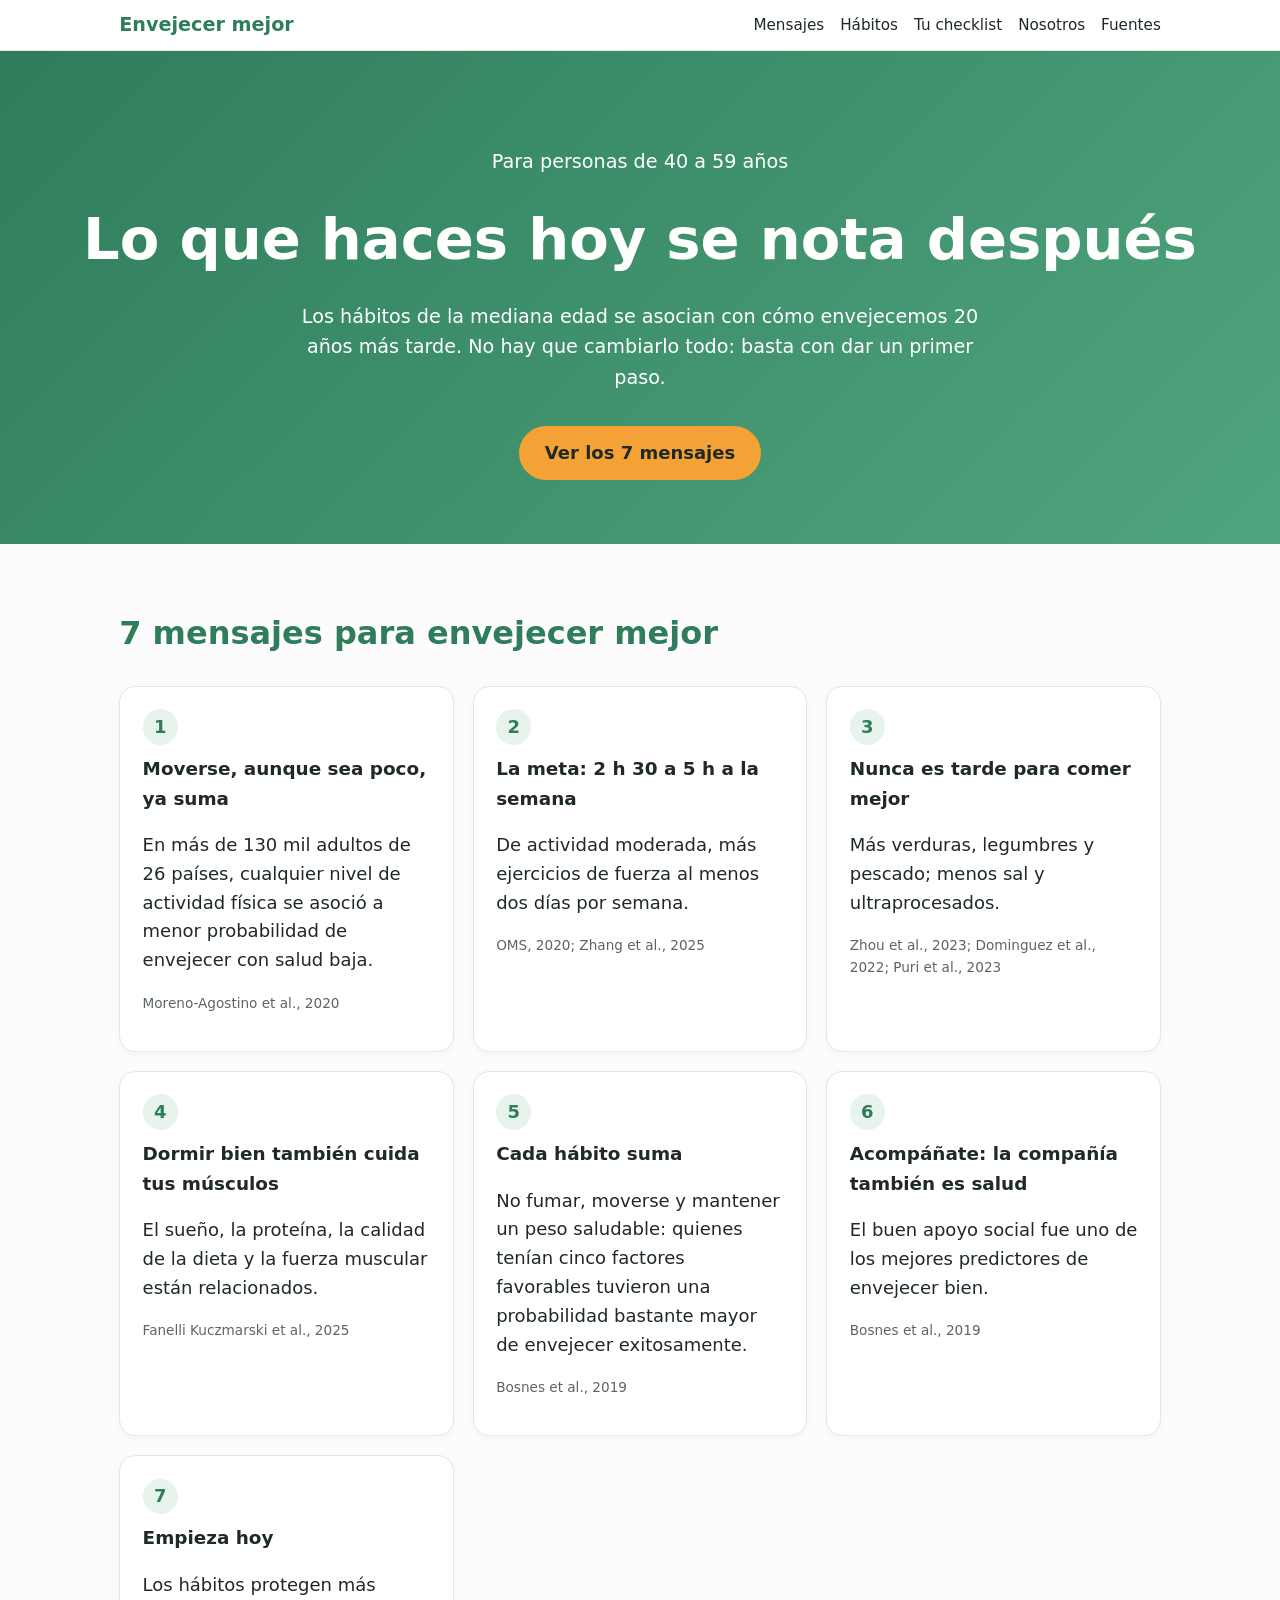
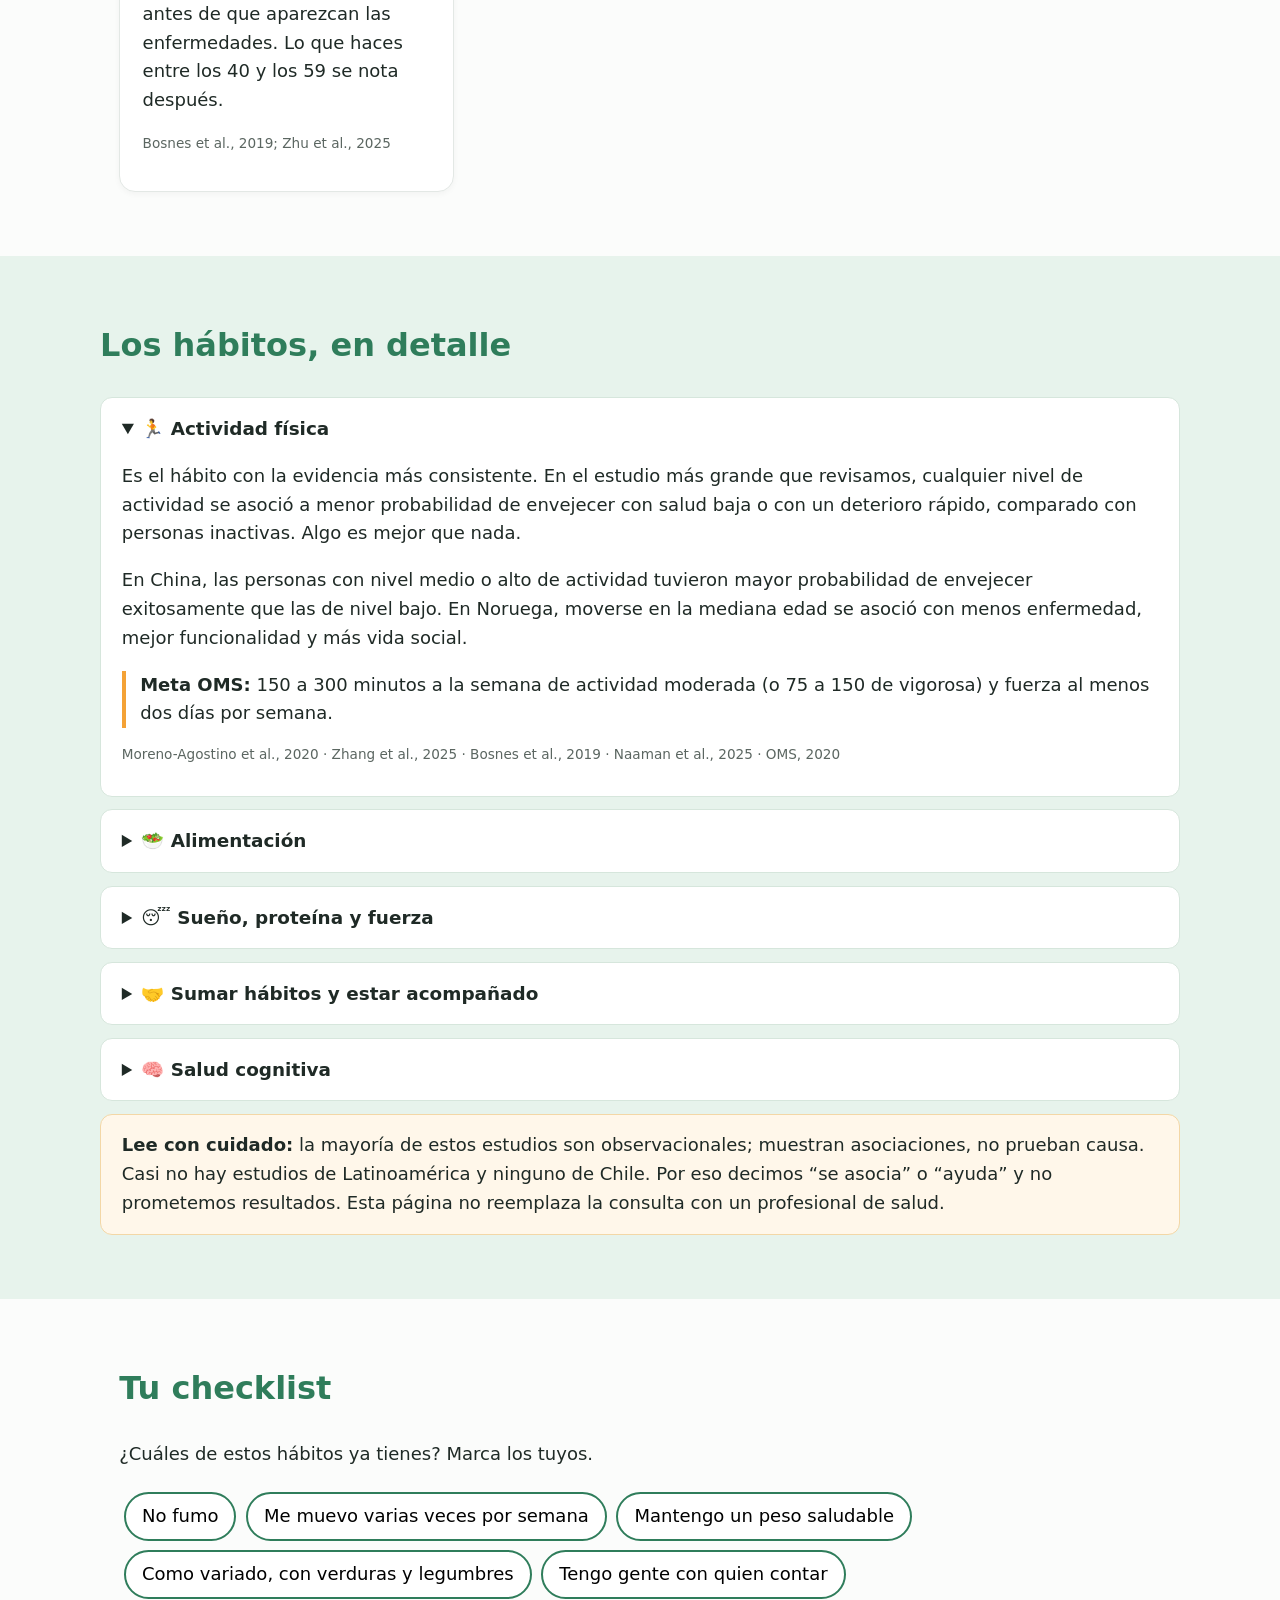
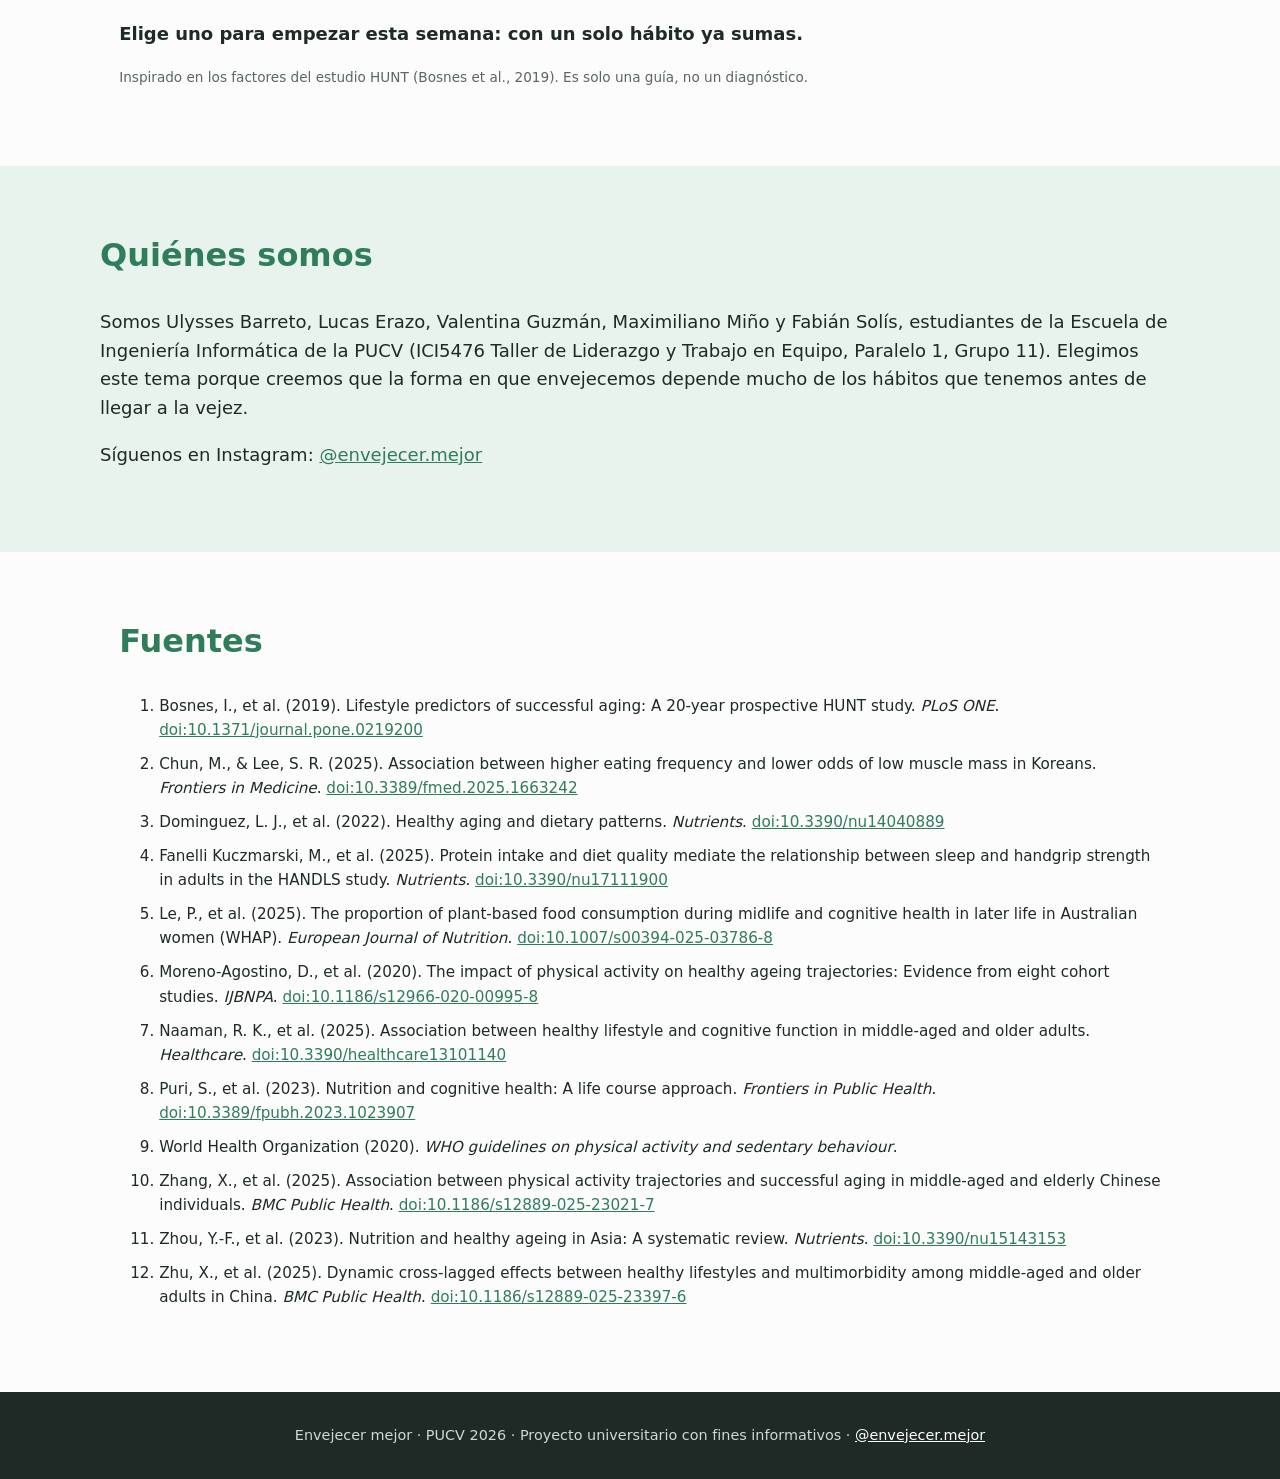
==== docs/index.html @ 72bcecaf "Agrega página web del proyecto (GitHub Pages, carpeta docs/)" ====
<!doctype html><html lang="es"><head><meta charset="utf-8"><meta name="viewport" content="width=device-width,initial-scale=1">
<title>Envejecer mejor · Hábitos para llegar sano a la tercera edad</title>
<meta name="description" content="Hábitos respaldados por evidencia científica para personas de 40 a 59 años que quieren envejecer mejor.">
<link rel="stylesheet" href="style.css"></head><body>
<nav><div class="in"><a class="logo" href="#">Envejecer mejor</a><a href="#mensajes">Mensajes</a><a href="#habitos">Hábitos</a><a href="#test">Tu checklist</a><a href="#nosotros">Nosotros</a><a href="#fuentes">Fuentes</a></div></nav>
<header><p>Para personas de 40 a 59 años</p><h1>Lo que haces hoy se nota después</h1>
<p>Los hábitos de la mediana edad se asocian con cómo envejecemos 20 años más tarde. No hay que cambiarlo todo: basta con dar un primer paso.</p>
<a class="btn" href="#mensajes">Ver los 7 mensajes</a></header>

<section id="mensajes"><h2>7 mensajes para envejecer mejor</h2><div class="grid">
<div class="card"><span class="n">1</span><h3>Moverse, aunque sea poco, ya suma</h3><p>En más de 130 mil adultos de 26 países, cualquier nivel de actividad física se asoció a menor probabilidad de envejecer con salud baja.</p><p class="fuente">Moreno-Agostino et al., 2020</p></div>
<div class="card"><span class="n">2</span><h3>La meta: 2 h 30 a 5 h a la semana</h3><p>De actividad moderada, más ejercicios de fuerza al menos dos días por semana.</p><p class="fuente">OMS, 2020; Zhang et al., 2025</p></div>
<div class="card"><span class="n">3</span><h3>Nunca es tarde para comer mejor</h3><p>Más verduras, legumbres y pescado; menos sal y ultraprocesados.</p><p class="fuente">Zhou et al., 2023; Dominguez et al., 2022; Puri et al., 2023</p></div>
<div class="card"><span class="n">4</span><h3>Dormir bien también cuida tus músculos</h3><p>El sueño, la proteína, la calidad de la dieta y la fuerza muscular están relacionados.</p><p class="fuente">Fanelli Kuczmarski et al., 2025</p></div>
<div class="card"><span class="n">5</span><h3>Cada hábito suma</h3><p>No fumar, moverse y mantener un peso saludable: quienes tenían cinco factores favorables tuvieron una probabilidad bastante mayor de envejecer exitosamente.</p><p class="fuente">Bosnes et al., 2019</p></div>
<div class="card"><span class="n">6</span><h3>Acompáñate: la compañía también es salud</h3><p>El buen apoyo social fue uno de los mejores predictores de envejecer bien.</p><p class="fuente">Bosnes et al., 2019</p></div>
<div class="card"><span class="n">7</span><h3>Empieza hoy</h3><p>Los hábitos protegen más antes de que aparezcan las enfermedades. Lo que haces entre los 40 y los 59 se nota después.</p><p class="fuente">Bosnes et al., 2019; Zhu et al., 2025</p></div>
</div></section>

<section id="habitos" class="alt"><div><h2>Los hábitos, en detalle</h2>
<details open><summary>🏃 Actividad física</summary>
<p>Es el hábito con la evidencia más consistente. En el estudio más grande que revisamos, cualquier nivel de actividad se asoció a menor probabilidad de envejecer con salud baja o con un deterioro rápido, comparado con personas inactivas. Algo es mejor que nada.</p>
<p>En China, las personas con nivel medio o alto de actividad tuvieron mayor probabilidad de envejecer exitosamente que las de nivel bajo. En Noruega, moverse en la mediana edad se asoció con menos enfermedad, mejor funcionalidad y más vida social.</p>
<p class="dato"><strong>Meta OMS:</strong> 150 a 300 minutos a la semana de actividad moderada (o 75 a 150 de vigorosa) y fuerza al menos dos días por semana.</p>
<p class="fuente">Moreno-Agostino et al., 2020 · Zhang et al., 2025 · Bosnes et al., 2019 · Naaman et al., 2025 · OMS, 2020</p></details>
<details><summary>🥗 Alimentación</summary>
<p>Importa más el patrón completo que un alimento aislado. Una revisión de 71 estudios en Asia encontró que comer sano en la mediana edad (verduras, frutas, pescado, frutos secos y legumbres) se asocia con envejecer saludablemente, y que mejorar la dieta más tarde también ayuda.</p>
<p>Las dietas de las poblaciones más longevas comparten base vegetal e integral, grasas insaturadas y poca carne procesada, azúcar y ultraprocesados.</p>
<p class="dato"><strong>Metas simples:</strong> al menos 400 g de frutas y verduras al día (unas cinco porciones) y menos de 5 g de sal (una cucharadita).</p>
<p>En Chile esto se traduce en alimentos conocidos: legumbres, pescado y verduras de temporada.</p>
<p class="fuente">Zhou et al., 2023 · Dominguez et al., 2022 · Puri et al., 2023</p></details>
<details><summary>😴 Sueño, proteína y fuerza</summary>
<p>En 1.308 adultos de mediana edad de EE.&nbsp;UU., la proteína y la calidad de la dieta explicaron en parte por qué dormir mejor se asocia con más fuerza en las manos. Dormir, comer y moverse no son temas separados: se refuerzan entre sí.</p>
<p class="fuente">Fanelli Kuczmarski et al., 2025</p></details>
<details><summary>🤝 Sumar hábitos y estar acompañado</summary>
<p>El estudio noruego HUNT siguió por cerca de 22 años a 4.497 personas de 45 a 59 años. Los mejores predictores de envejecer exitosamente fueron no haber fumado nunca y tener buen apoyo social; también ayudaron no tener obesidad y hacer actividad física. Los hábitos se suman.</p>
<p>En China, un estilo de vida sano predijo menos enfermedad al principio, pero cuando las enfermedades se acumularon, fue más difícil mantener los hábitos. Por eso conviene empezar antes.</p>
<p class="fuente">Bosnes et al., 2019 · Zhu et al., 2025</p></details>
<details><summary>🧠 Salud cognitiva</summary>
<p>Una revisión sobre nutrición y salud cognitiva propone que la prevención de la demencia se dirija a personas de 40 y 50 años, mucho antes de que aparezca, y destaca dietas completas como la mediterránea, DASH, MIND o nórdica.</p>
<p>En adultos de 45 años o más en Arabia Saudita, la actividad física moderada o alta se asoció a un mejor puntaje en el MoCA, una prueba breve de función cognitiva. Aun así, solo el 14&nbsp;% cumplía los tres hábitos evaluados.</p>
<p class="dato"><strong>Ojo:</strong> en mujeres australianas, comer más alimentos vegetales en la mediana edad no tuvo una asociación significativa con la cognición una vez considerados todos los factores. Por eso no decimos que “más vegetales mejora la memoria”.</p>
<p class="fuente">Puri et al., 2023 · Naaman et al., 2025 · Le et al., 2025</p></details>
<div class="aviso"><strong>Lee con cuidado:</strong> la mayoría de estos estudios son observacionales; muestran asociaciones, no prueban causa. Casi no hay estudios de Latinoamérica y ninguno de Chile. Por eso decimos “se asocia” o “ayuda” y no prometemos resultados. Esta página no reemplaza la consulta con un profesional de salud.</div>
</div></section>

<section id="test" class="quiz"><h2>Tu checklist</h2><p>¿Cuáles de estos hábitos ya tienes? Marca los tuyos.</p>
<button data-q>No fumo</button><button data-q>Me muevo varias veces por semana</button><button data-q>Mantengo un peso saludable</button><button data-q>Como variado, con verduras y legumbres</button><button data-q>Tengo gente con quien contar</button>
<p id="res">Elige uno para empezar esta semana: con un solo hábito ya sumas.</p>
<p class="fuente">Inspirado en los factores del estudio HUNT (Bosnes et al., 2019). Es solo una guía, no un diagnóstico.</p></section>

<section id="nosotros" class="alt"><div><h2>Quiénes somos</h2>
<p>Somos Ulysses Barreto, Lucas Erazo, Valentina Guzmán, Maximiliano Miño y Fabián Solís, estudiantes de la Escuela de Ingeniería Informática de la PUCV (ICI5476 Taller de Liderazgo y Trabajo en Equipo, Paralelo 1, Grupo 11). Elegimos este tema porque creemos que la forma en que envejecemos depende mucho de los hábitos que tenemos antes de llegar a la vejez.</p>
<p>Síguenos en Instagram: <a href="https://www.instagram.com/envejecer.mejor">@envejecer.mejor</a></p></div></section>

<section id="fuentes"><h2>Fuentes</h2><ol class="refs">
<li>Bosnes, I., et al. (2019). Lifestyle predictors of successful aging: A 20-year prospective HUNT study. <em>PLoS ONE</em>. <a href="https://doi.org/10.1371/journal.pone.0219200">doi:10.1371/journal.pone.0219200</a></li>
<li>Chun, M., &amp; Lee, S. R. (2025). Association between higher eating frequency and lower odds of low muscle mass in Koreans. <em>Frontiers in Medicine</em>. <a href="https://doi.org/10.3389/fmed.2025.1663242">doi:10.3389/fmed.2025.1663242</a></li>
<li>Dominguez, L. J., et al. (2022). Healthy aging and dietary patterns. <em>Nutrients</em>. <a href="https://doi.org/10.3390/nu14040889">doi:10.3390/nu14040889</a></li>
<li>Fanelli Kuczmarski, M., et al. (2025). Protein intake and diet quality mediate the relationship between sleep and handgrip strength in adults in the HANDLS study. <em>Nutrients</em>. <a href="https://doi.org/10.3390/nu17111900">doi:10.3390/nu17111900</a></li>
<li>Le, P., et al. (2025). The proportion of plant-based food consumption during midlife and cognitive health in later life in Australian women (WHAP). <em>European Journal of Nutrition</em>. <a href="https://doi.org/10.1007/s00394-025-03786-8">doi:10.1007/s00394-025-03786-8</a></li>
<li>Moreno-Agostino, D., et al. (2020). The impact of physical activity on healthy ageing trajectories: Evidence from eight cohort studies. <em>IJBNPA</em>. <a href="https://doi.org/10.1186/s12966-020-00995-8">doi:10.1186/s12966-020-00995-8</a></li>
<li>Naaman, R. K., et al. (2025). Association between healthy lifestyle and cognitive function in middle-aged and older adults. <em>Healthcare</em>. <a href="https://doi.org/10.3390/healthcare13101140">doi:10.3390/healthcare13101140</a></li>
<li>Puri, S., et al. (2023). Nutrition and cognitive health: A life course approach. <em>Frontiers in Public Health</em>. <a href="https://doi.org/10.3389/fpubh.2023.1023907">doi:10.3389/fpubh.2023.1023907</a></li>
<li>World Health Organization (2020). <em>WHO guidelines on physical activity and sedentary behaviour</em>.</li>
<li>Zhang, X., et al. (2025). Association between physical activity trajectories and successful aging in middle-aged and elderly Chinese individuals. <em>BMC Public Health</em>. <a href="https://doi.org/10.1186/s12889-025-23021-7">doi:10.1186/s12889-025-23021-7</a></li>
<li>Zhou, Y.-F., et al. (2023). Nutrition and healthy ageing in Asia: A systematic review. <em>Nutrients</em>. <a href="https://doi.org/10.3390/nu15143153">doi:10.3390/nu15143153</a></li>
<li>Zhu, X., et al. (2025). Dynamic cross-lagged effects between healthy lifestyles and multimorbidity among middle-aged and older adults in China. <em>BMC Public Health</em>. <a href="https://doi.org/10.1186/s12889-025-23397-6">doi:10.1186/s12889-025-23397-6</a></li>
</ol></section>
<footer>Envejecer mejor · PUCV 2026 · Proyecto universitario con fines informativos · <a href="https://www.instagram.com/envejecer.mejor">@envejecer.mejor</a></footer>
<script src="app.js"></script></body></html>
---- docs/style.css ----
:root{--verde:#2f7d5b;--verde2:#e7f3ec;--tinta:#1f2a26;--gris:#5b6661;--ambar:#f4a236}
*{box-sizing:border-box}html{scroll-behavior:smooth}
body{margin:0;font-family:system-ui,-apple-system,"Segoe UI",Roboto,sans-serif;color:var(--tinta);line-height:1.6;font-size:18px;background:#fbfcfb}
nav{position:sticky;top:0;background:#fff;border-bottom:1px solid #e3e8e5;z-index:10}
nav .in{max-width:1080px;margin:auto;display:flex;align-items:center;gap:1rem;padding:.6rem 1.2rem;flex-wrap:wrap}
nav .logo{font-weight:800;color:var(--verde);font-size:1.2rem;margin-right:auto;text-decoration:none}
nav a{color:var(--tinta);text-decoration:none;font-size:.95rem}nav a:hover{color:var(--verde)}
header{background:linear-gradient(135deg,var(--verde),#4fa57e);color:#fff;padding:5rem 1.2rem 4rem;text-align:center}
header h1{font-size:clamp(2.2rem,6vw,3.6rem);margin:.2rem 0}header p{max-width:680px;margin:1rem auto;font-size:1.2rem}
.btn{display:inline-block;background:var(--ambar);color:#1f2a26;padding:.8rem 1.6rem;border-radius:999px;font-weight:700;text-decoration:none;margin-top:1rem}
section{max-width:1080px;margin:auto;padding:4rem 1.2rem}
h2{font-size:2rem;color:var(--verde);margin-top:0}
.grid{display:grid;gap:1.2rem;grid-template-columns:repeat(auto-fit,minmax(260px,1fr))}
.card{background:#fff;border:1px solid #e3e8e5;border-radius:16px;padding:1.4rem;box-shadow:0 2px 6px rgba(0,0,0,.04)}
.card .n{display:inline-flex;width:2.2rem;height:2.2rem;border-radius:50%;background:var(--verde2);color:var(--verde);font-weight:800;align-items:center;justify-content:center}
.card h3{margin:.6rem 0 .4rem;font-size:1.15rem}.fuente{font-size:.85rem;color:var(--gris)}
.alt{background:var(--verde2);max-width:none}.alt>div{max-width:1080px;margin:auto}
details{background:#fff;border-radius:12px;padding:1rem 1.3rem;margin:.8rem 0;border:1px solid #d6e6dc}
summary{cursor:pointer;font-weight:700;font-size:1.15rem}
.dato{border-left:4px solid var(--ambar);padding-left:.9rem;margin:1rem 0}
.aviso{background:#fff7ea;border:1px solid #f3d7a6;border-radius:12px;padding:1rem 1.3rem}
ol.refs li{margin-bottom:.6rem;font-size:.95rem}a{color:var(--verde)}
.quiz button{font:inherit;padding:.5rem 1rem;margin:.3rem;border-radius:999px;border:2px solid var(--verde);background:#fff;cursor:pointer}
.quiz button.sel{background:var(--verde);color:#fff}#res{font-weight:700;margin-top:1rem}
footer{background:var(--tinta);color:#cfd8d3;text-align:center;padding:2rem 1rem;font-size:.9rem}footer a{color:#fff}
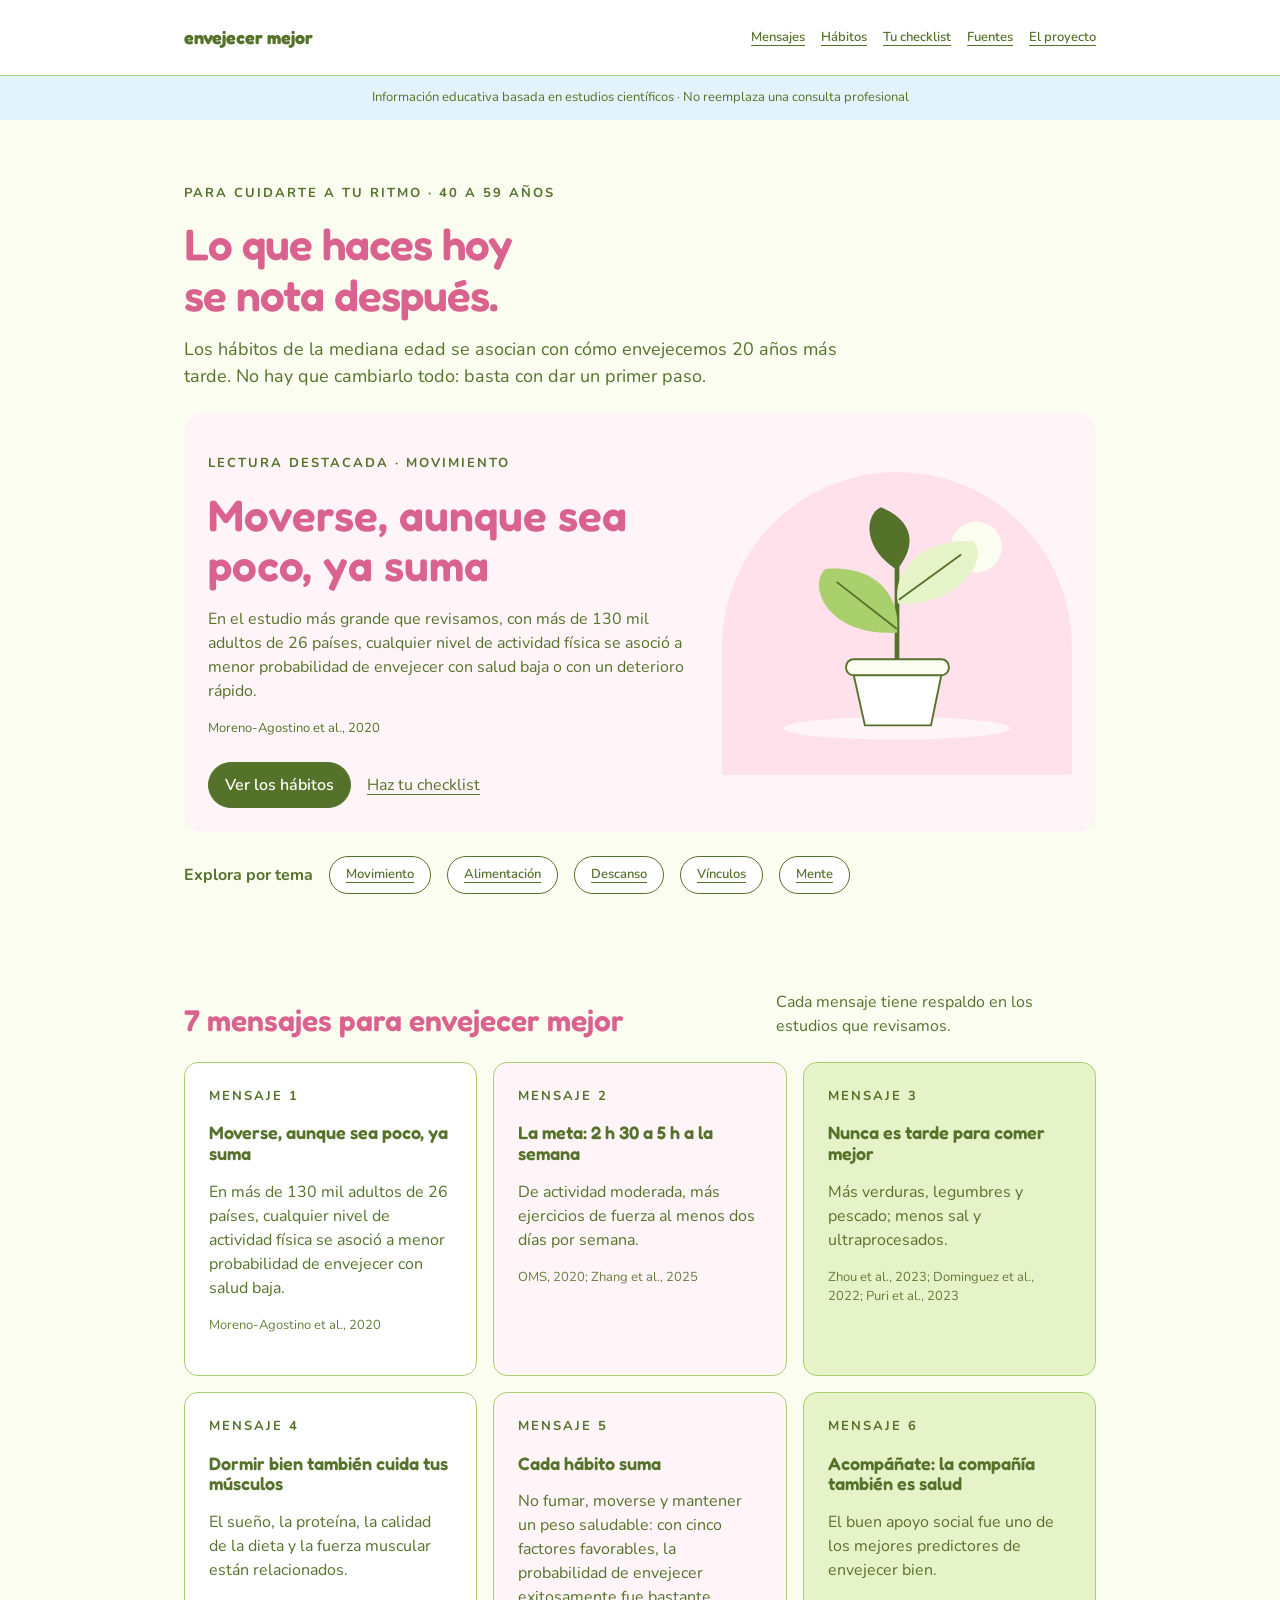
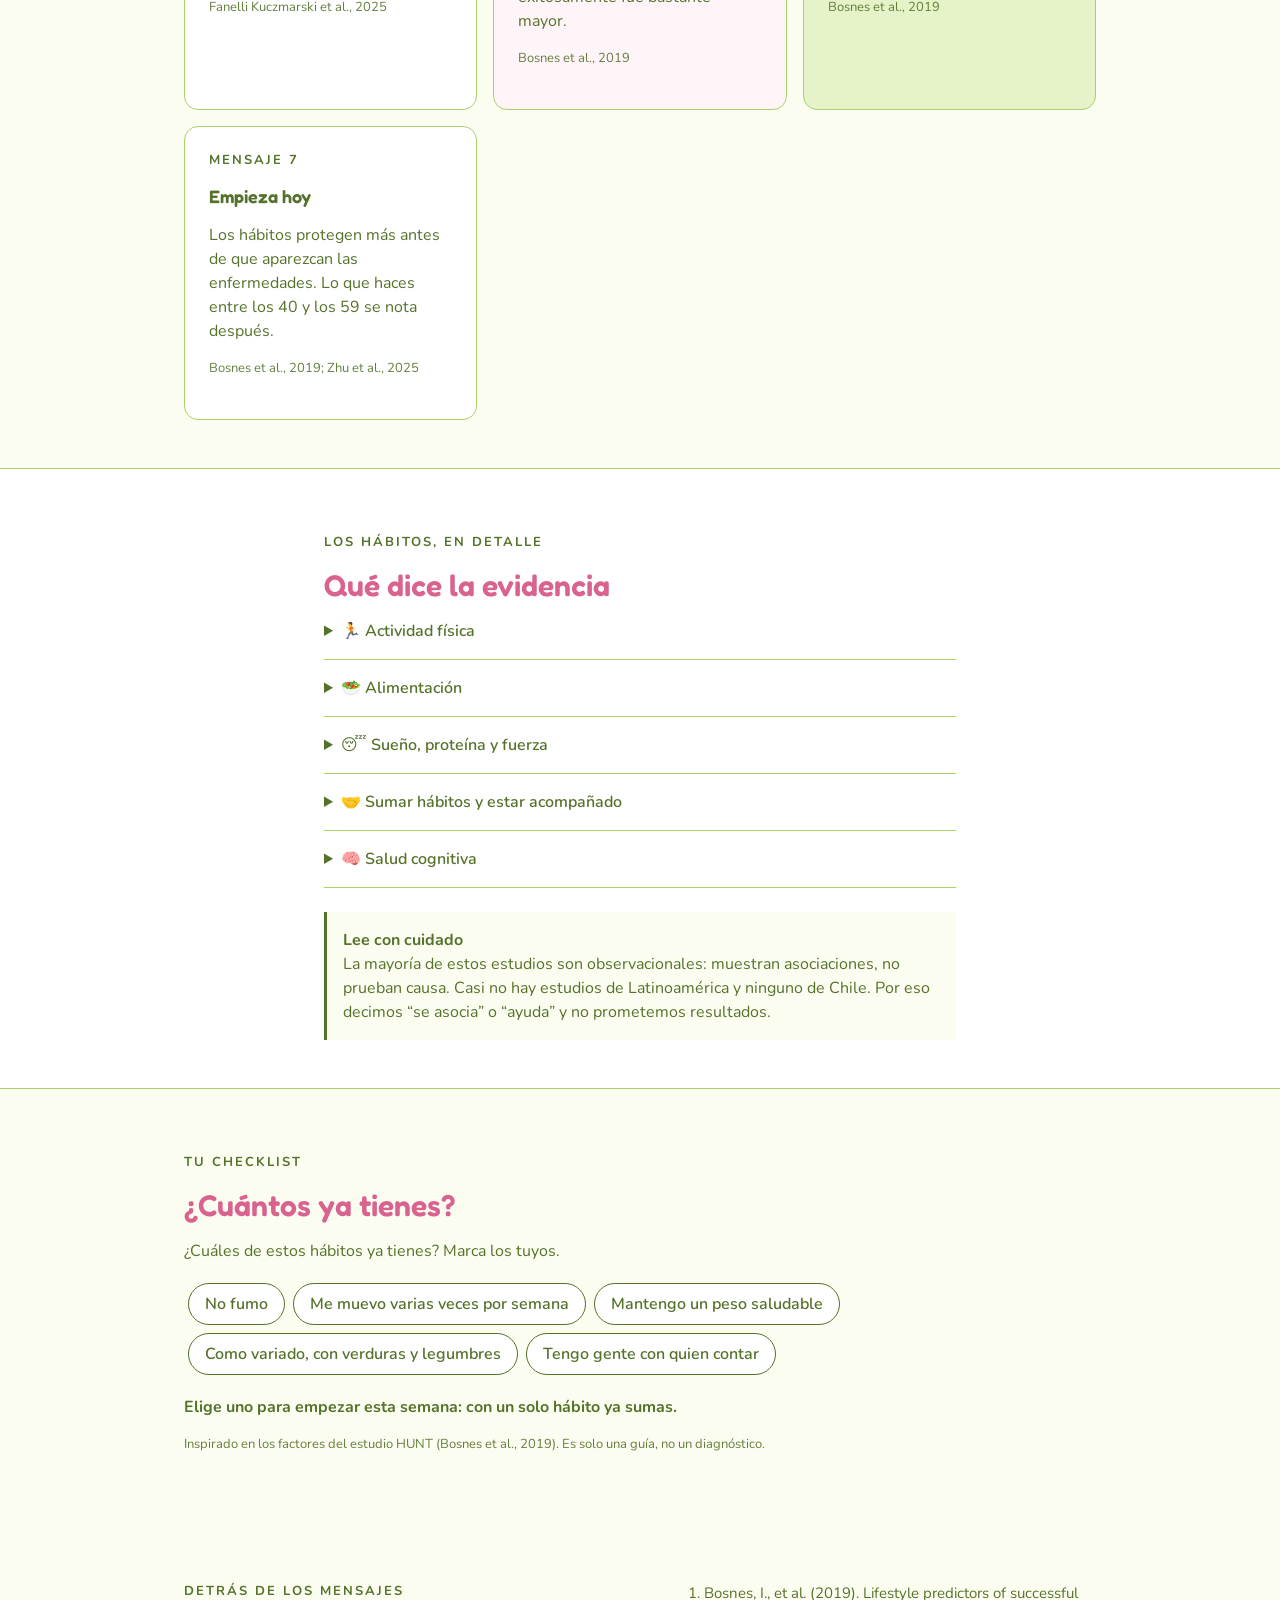
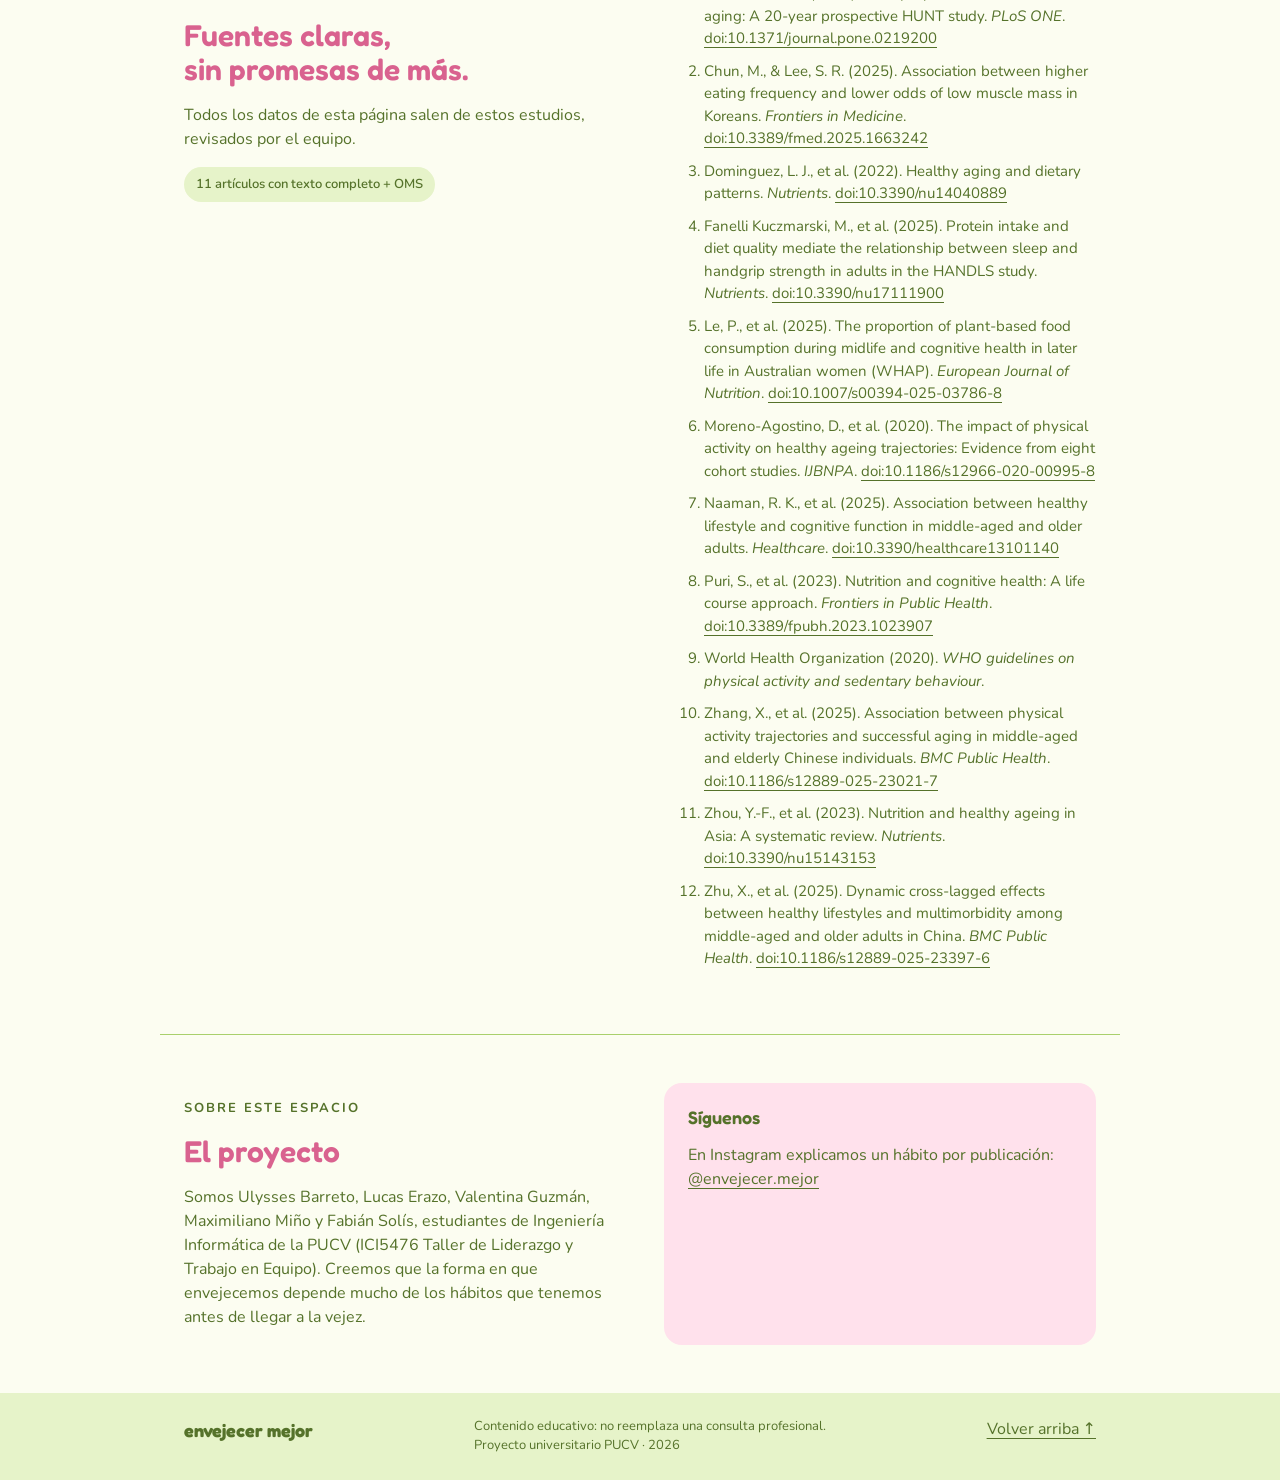
==== commit 987f83a7: "Web: aplica envejecer-mejor.css y la maqueta 01-calma de design/" ====
--- a/docs/index.html
+++ b/docs/index.html
@@ -1,59 +1,44 @@
 <!doctype html><html lang="es"><head><meta charset="utf-8"><meta name="viewport" content="width=device-width,initial-scale=1">
 <title>Envejecer mejor · Hábitos para llegar sano a la tercera edad</title>
-<meta name="description" content="Hábitos respaldados por evidencia científica para personas de 40 a 59 años que quieren envejecer mejor.">
-<link rel="stylesheet" href="style.css"></head><body>
-<nav><div class="in"><a class="logo" href="#">Envejecer mejor</a><a href="#mensajes">Mensajes</a><a href="#habitos">Hábitos</a><a href="#test">Tu checklist</a><a href="#nosotros">Nosotros</a><a href="#fuentes">Fuentes</a></div></nav>
-<header><p>Para personas de 40 a 59 años</p><h1>Lo que haces hoy se nota después</h1>
-<p>Los hábitos de la mediana edad se asocian con cómo envejecemos 20 años más tarde. No hay que cambiarlo todo: basta con dar un primer paso.</p>
-<a class="btn" href="#mensajes">Ver los 7 mensajes</a></header>
-
-<section id="mensajes"><h2>7 mensajes para envejecer mejor</h2><div class="grid">
-<div class="card"><span class="n">1</span><h3>Moverse, aunque sea poco, ya suma</h3><p>En más de 130 mil adultos de 26 países, cualquier nivel de actividad física se asoció a menor probabilidad de envejecer con salud baja.</p><p class="fuente">Moreno-Agostino et al., 2020</p></div>
-<div class="card"><span class="n">2</span><h3>La meta: 2 h 30 a 5 h a la semana</h3><p>De actividad moderada, más ejercicios de fuerza al menos dos días por semana.</p><p class="fuente">OMS, 2020; Zhang et al., 2025</p></div>
-<div class="card"><span class="n">3</span><h3>Nunca es tarde para comer mejor</h3><p>Más verduras, legumbres y pescado; menos sal y ultraprocesados.</p><p class="fuente">Zhou et al., 2023; Dominguez et al., 2022; Puri et al., 2023</p></div>
-<div class="card"><span class="n">4</span><h3>Dormir bien también cuida tus músculos</h3><p>El sueño, la proteína, la calidad de la dieta y la fuerza muscular están relacionados.</p><p class="fuente">Fanelli Kuczmarski et al., 2025</p></div>
-<div class="card"><span class="n">5</span><h3>Cada hábito suma</h3><p>No fumar, moverse y mantener un peso saludable: quienes tenían cinco factores favorables tuvieron una probabilidad bastante mayor de envejecer exitosamente.</p><p class="fuente">Bosnes et al., 2019</p></div>
-<div class="card"><span class="n">6</span><h3>Acompáñate: la compañía también es salud</h3><p>El buen apoyo social fue uno de los mejores predictores de envejecer bien.</p><p class="fuente">Bosnes et al., 2019</p></div>
-<div class="card"><span class="n">7</span><h3>Empieza hoy</h3><p>Los hábitos protegen más antes de que aparezcan las enfermedades. Lo que haces entre los 40 y los 59 se nota después.</p><p class="fuente">Bosnes et al., 2019; Zhu et al., 2025</p></div>
-</div></section>
-
-<section id="habitos" class="alt"><div><h2>Los hábitos, en detalle</h2>
-<details open><summary>🏃 Actividad física</summary>
+<meta name="description" content="Hábitos respaldados por evidencia científica para personas de 40 a 59 años.">
+<link rel="stylesheet" href="envejecer-mejor.css"><link rel="stylesheet" href="site.css"></head>
+<body><a class="skip" href="#contenido">Saltar al contenido</a>
+<header><div class="wrap bar"><a class="brand" href="#inicio">envejecer mejor</a><nav aria-label="Navegación principal"><a href="#mensajes">Mensajes</a><a href="#habitos">Hábitos</a><a href="#checklist">Tu checklist</a><a href="#evidencia">Fuentes</a><a href="#proyecto">El proyecto</a></nav></div></header>
+<div class="notice">Información educativa basada en estudios científicos · No reemplaza una consulta profesional</div>
+<main id="contenido">
+<section class="wrap section" id="inicio"><div class="intro"><p class="eyebrow">Para cuidarte a tu ritmo · 40 a 59 años</p><h1>Lo que haces hoy<br>se nota después.</h1><p>Los hábitos de la mediana edad se asocian con cómo envejecemos 20 años más tarde. No hay que cambiarlo todo: basta con dar un primer paso.</p></div>
+<article class="featured"><div><p class="eyebrow">Lectura destacada · Movimiento</p><h2>Moverse, aunque sea poco, ya suma</h2><p>En el estudio más grande que revisamos, con más de 130 mil adultos de 26 países, cualquier nivel de actividad física se asoció a menor probabilidad de envejecer con salud baja o con un deterioro rápido.</p><p class="meta">Moreno-Agostino et al., 2020</p><div class="actions"><a class="button" href="#habitos">Ver los hábitos</a><a href="#checklist">Haz tu checklist</a></div></div><div class="garden"><svg viewBox="0 0 320 270" aria-hidden="true"><ellipse cx="160" cy="246" rx="120" ry="12" fill="#fff5f9"/><circle cx="244" cy="54" r="27" fill="#fcfdf1"/><path d="M160 194V66" fill="none" stroke="#55722a" stroke-width="5" stroke-linecap="round"/><path d="M160 145C79 148 66 89 85 77C145 73 164 113 160 145Z" fill="#a9d06c"/><path d="M161 114C219 120 260 69 241 48C187 44 154 79 161 114Z" fill="#e6f3c9"/><path d="M160 78C124 56 125 20 143 12C177 26 182 51 160 78Z" fill="#55722a"/><path d="M160 141L96 91M162 110L228 62" fill="none" stroke="#55722a" stroke-width="2"/><path d="M112 180H209L196 243H126Z" fill="#ffffff" stroke="#55722a" stroke-width="2"/><rect x="106" y="173" width="109" height="17" rx="8" fill="#fcfdf1" stroke="#55722a" stroke-width="2"/></svg></div></article>
+<nav class="topics" aria-label="Temas"><b>Explora por tema</b><a href="#h-mov">Movimiento</a><a href="#h-ali">Alimentación</a><a href="#h-sue">Descanso</a><a href="#h-vin">Vínculos</a><a href="#h-cog">Mente</a></nav></section>
+<section class="wrap section" id="mensajes"><div class="section-head"><h2>7 mensajes para envejecer mejor</h2><p>Cada mensaje tiene respaldo en los estudios que revisamos.</p></div><div class="grid4"><article class="card"><p class="eyebrow">Mensaje 1</p><h3>Moverse, aunque sea poco, ya suma</h3><p>En más de 130 mil adultos de 26 países, cualquier nivel de actividad física se asoció a menor probabilidad de envejecer con salud baja.</p><p class="fuente">Moreno-Agostino et al., 2020</p></article><article class="card"><p class="eyebrow">Mensaje 2</p><h3>La meta: 2 h 30 a 5 h a la semana</h3><p>De actividad moderada, más ejercicios de fuerza al menos dos días por semana.</p><p class="fuente">OMS, 2020; Zhang et al., 2025</p></article><article class="card"><p class="eyebrow">Mensaje 3</p><h3>Nunca es tarde para comer mejor</h3><p>Más verduras, legumbres y pescado; menos sal y ultraprocesados.</p><p class="fuente">Zhou et al., 2023; Dominguez et al., 2022; Puri et al., 2023</p></article><article class="card"><p class="eyebrow">Mensaje 4</p><h3>Dormir bien también cuida tus músculos</h3><p>El sueño, la proteína, la calidad de la dieta y la fuerza muscular están relacionados.</p><p class="fuente">Fanelli Kuczmarski et al., 2025</p></article><article class="card"><p class="eyebrow">Mensaje 5</p><h3>Cada hábito suma</h3><p>No fumar, moverse y mantener un peso saludable: con cinco factores favorables, la probabilidad de envejecer exitosamente fue bastante mayor.</p><p class="fuente">Bosnes et al., 2019</p></article><article class="card"><p class="eyebrow">Mensaje 6</p><h3>Acompáñate: la compañía también es salud</h3><p>El buen apoyo social fue uno de los mejores predictores de envejecer bien.</p><p class="fuente">Bosnes et al., 2019</p></article><article class="card"><p class="eyebrow">Mensaje 7</p><h3>Empieza hoy</h3><p>Los hábitos protegen más antes de que aparezcan las enfermedades. Lo que haces entre los 40 y los 59 se nota después.</p><p class="fuente">Bosnes et al., 2019; Zhu et al., 2025</p></article></div></section>
+<section class="preview" id="habitos"><div class="wrap section reading"><p class="eyebrow">Los hábitos, en detalle</p><h2>Qué dice la evidencia</h2><details id="h-mov"><summary>🏃 Actividad física</summary>
 <p>Es el hábito con la evidencia más consistente. En el estudio más grande que revisamos, cualquier nivel de actividad se asoció a menor probabilidad de envejecer con salud baja o con un deterioro rápido, comparado con personas inactivas. Algo es mejor que nada.</p>
 <p>En China, las personas con nivel medio o alto de actividad tuvieron mayor probabilidad de envejecer exitosamente que las de nivel bajo. En Noruega, moverse en la mediana edad se asoció con menos enfermedad, mejor funcionalidad y más vida social.</p>
 <p class="dato"><strong>Meta OMS:</strong> 150 a 300 minutos a la semana de actividad moderada (o 75 a 150 de vigorosa) y fuerza al menos dos días por semana.</p>
 <p class="fuente">Moreno-Agostino et al., 2020 · Zhang et al., 2025 · Bosnes et al., 2019 · Naaman et al., 2025 · OMS, 2020</p></details>
-<details><summary>🥗 Alimentación</summary>
+<details id="h-ali"><summary>🥗 Alimentación</summary>
 <p>Importa más el patrón completo que un alimento aislado. Una revisión de 71 estudios en Asia encontró que comer sano en la mediana edad (verduras, frutas, pescado, frutos secos y legumbres) se asocia con envejecer saludablemente, y que mejorar la dieta más tarde también ayuda.</p>
 <p>Las dietas de las poblaciones más longevas comparten base vegetal e integral, grasas insaturadas y poca carne procesada, azúcar y ultraprocesados.</p>
 <p class="dato"><strong>Metas simples:</strong> al menos 400 g de frutas y verduras al día (unas cinco porciones) y menos de 5 g de sal (una cucharadita).</p>
 <p>En Chile esto se traduce en alimentos conocidos: legumbres, pescado y verduras de temporada.</p>
 <p class="fuente">Zhou et al., 2023 · Dominguez et al., 2022 · Puri et al., 2023</p></details>
-<details><summary>😴 Sueño, proteína y fuerza</summary>
+<details id="h-sue"><summary>😴 Sueño, proteína y fuerza</summary>
 <p>En 1.308 adultos de mediana edad de EE.&nbsp;UU., la proteína y la calidad de la dieta explicaron en parte por qué dormir mejor se asocia con más fuerza en las manos. Dormir, comer y moverse no son temas separados: se refuerzan entre sí.</p>
 <p class="fuente">Fanelli Kuczmarski et al., 2025</p></details>
-<details><summary>🤝 Sumar hábitos y estar acompañado</summary>
+<details id="h-vin"><summary>🤝 Sumar hábitos y estar acompañado</summary>
 <p>El estudio noruego HUNT siguió por cerca de 22 años a 4.497 personas de 45 a 59 años. Los mejores predictores de envejecer exitosamente fueron no haber fumado nunca y tener buen apoyo social; también ayudaron no tener obesidad y hacer actividad física. Los hábitos se suman.</p>
 <p>En China, un estilo de vida sano predijo menos enfermedad al principio, pero cuando las enfermedades se acumularon, fue más difícil mantener los hábitos. Por eso conviene empezar antes.</p>
 <p class="fuente">Bosnes et al., 2019 · Zhu et al., 2025</p></details>
-<details><summary>🧠 Salud cognitiva</summary>
+<details id="h-cog"><summary>🧠 Salud cognitiva</summary>
 <p>Una revisión sobre nutrición y salud cognitiva propone que la prevención de la demencia se dirija a personas de 40 y 50 años, mucho antes de que aparezca, y destaca dietas completas como la mediterránea, DASH, MIND o nórdica.</p>
 <p>En adultos de 45 años o más en Arabia Saudita, la actividad física moderada o alta se asoció a un mejor puntaje en el MoCA, una prueba breve de función cognitiva. Aun así, solo el 14&nbsp;% cumplía los tres hábitos evaluados.</p>
 <p class="dato"><strong>Ojo:</strong> en mujeres australianas, comer más alimentos vegetales en la mediana edad no tuvo una asociación significativa con la cognición una vez considerados todos los factores. Por eso no decimos que “más vegetales mejora la memoria”.</p>
 <p class="fuente">Puri et al., 2023 · Naaman et al., 2025 · Le et al., 2025</p></details>
-<div class="aviso"><strong>Lee con cuidado:</strong> la mayoría de estos estudios son observacionales; muestran asociaciones, no prueban causa. Casi no hay estudios de Latinoamérica y ninguno de Chile. Por eso decimos “se asocia” o “ayuda” y no prometemos resultados. Esta página no reemplaza la consulta con un profesional de salud.</div>
-</div></section>
-
-<section id="test" class="quiz"><h2>Tu checklist</h2><p>¿Cuáles de estos hábitos ya tienes? Marca los tuyos.</p>
+<aside class="callout"><p><b>Lee con cuidado</b><br>La mayoría de estos estudios son observacionales: muestran asociaciones, no prueban causa. Casi no hay estudios de Latinoamérica y ninguno de Chile. Por eso decimos “se asocia” o “ayuda” y no prometemos resultados.</p></aside></div></section>
+<section class="wrap section quiz" id="checklist"><p class="eyebrow">Tu checklist</p><h2>¿Cuántos ya tienes?</h2><p>¿Cuáles de estos hábitos ya tienes? Marca los tuyos.</p>
 <button data-q>No fumo</button><button data-q>Me muevo varias veces por semana</button><button data-q>Mantengo un peso saludable</button><button data-q>Como variado, con verduras y legumbres</button><button data-q>Tengo gente con quien contar</button>
 <p id="res">Elige uno para empezar esta semana: con un solo hábito ya sumas.</p>
 <p class="fuente">Inspirado en los factores del estudio HUNT (Bosnes et al., 2019). Es solo una guía, no un diagnóstico.</p></section>
-
-<section id="nosotros" class="alt"><div><h2>Quiénes somos</h2>
-<p>Somos Ulysses Barreto, Lucas Erazo, Valentina Guzmán, Maximiliano Miño y Fabián Solís, estudiantes de la Escuela de Ingeniería Informática de la PUCV (ICI5476 Taller de Liderazgo y Trabajo en Equipo, Paralelo 1, Grupo 11). Elegimos este tema porque creemos que la forma en que envejecemos depende mucho de los hábitos que tenemos antes de llegar a la vejez.</p>
-<p>Síguenos en Instagram: <a href="https://www.instagram.com/envejecer.mejor">@envejecer.mejor</a></p></div></section>
-
-<section id="fuentes"><h2>Fuentes</h2><ol class="refs">
+<section class="wrap section evidence-layout" id="evidencia"><div><p class="eyebrow">Detrás de los mensajes</p><h2>Fuentes claras,<br>sin promesas de más.</h2><p>Todos los datos de esta página salen de estos estudios, revisados por el equipo.</p><span class="tag">11 artículos con texto completo + OMS</span></div><div><ol class="refs">
 <li>Bosnes, I., et al. (2019). Lifestyle predictors of successful aging: A 20-year prospective HUNT study. <em>PLoS ONE</em>. <a href="https://doi.org/10.1371/journal.pone.0219200">doi:10.1371/journal.pone.0219200</a></li>
 <li>Chun, M., &amp; Lee, S. R. (2025). Association between higher eating frequency and lower odds of low muscle mass in Koreans. <em>Frontiers in Medicine</em>. <a href="https://doi.org/10.3389/fmed.2025.1663242">doi:10.3389/fmed.2025.1663242</a></li>
 <li>Dominguez, L. J., et al. (2022). Healthy aging and dietary patterns. <em>Nutrients</em>. <a href="https://doi.org/10.3390/nu14040889">doi:10.3390/nu14040889</a></li>
@@ -66,6 +51,7 @@
 <li>Zhang, X., et al. (2025). Association between physical activity trajectories and successful aging in middle-aged and elderly Chinese individuals. <em>BMC Public Health</em>. <a href="https://doi.org/10.1186/s12889-025-23021-7">doi:10.1186/s12889-025-23021-7</a></li>
 <li>Zhou, Y.-F., et al. (2023). Nutrition and healthy ageing in Asia: A systematic review. <em>Nutrients</em>. <a href="https://doi.org/10.3390/nu15143153">doi:10.3390/nu15143153</a></li>
 <li>Zhu, X., et al. (2025). Dynamic cross-lagged effects between healthy lifestyles and multimorbidity among middle-aged and older adults in China. <em>BMC Public Health</em>. <a href="https://doi.org/10.1186/s12889-025-23397-6">doi:10.1186/s12889-025-23397-6</a></li>
-</ol></section>
-<footer>Envejecer mejor · PUCV 2026 · Proyecto universitario con fines informativos · <a href="https://www.instagram.com/envejecer.mejor">@envejecer.mejor</a></footer>
-<script src="app.js"></script></body></html>
+</ol></div></section>
+<section class="wrap section project" id="proyecto"><div><p class="eyebrow">Sobre este espacio</p><h2>El proyecto</h2><p>Somos Ulysses Barreto, Lucas Erazo, Valentina Guzmán, Maximiliano Miño y Fabián Solís, estudiantes de Ingeniería Informática de la PUCV (ICI5476 Taller de Liderazgo y Trabajo en Equipo). Creemos que la forma en que envejecemos depende mucho de los hábitos que tenemos antes de llegar a la vejez.</p></div><aside class="survey"><h3>Síguenos</h3><p>En Instagram explicamos un hábito por publicación: <a href="https://www.instagram.com/envejecer.mejor">@envejecer.mejor</a></p></aside></section>
+</main><footer class="end"><div class="wrap"><span class="brand">envejecer mejor</span><p>Contenido educativo: no reemplaza una consulta profesional.<br>Proyecto universitario PUCV · 2026</p><a href="#inicio">Volver arriba ↑</a></div></footer>
+<script src="app.js"></script></body></html>
--- a/docs/envejecer-mejor.css
+++ b/docs/envejecer-mejor.css
@@ -0,0 +1,349 @@
+/* ==========================================================================
+   Envejecer Mejor · estilo pastel (rosa + verde trébol)
+   --------------------------------------------------------------------------
+   Hoja de estilo reutilizable. Úsala así:
+
+     <link rel="stylesheet" href="envejecer-mejor.css">
+     <body class="em-page"> … </body>
+
+   Todo usa el prefijo "em-" para no chocar con otros estilos.
+   Los adornos (tréboles, corazones, íconos) van dentro del mismo archivo
+   como SVG, así que no necesitas imágenes aparte.
+
+   Para cambiar los colores de todo, edita solo las variables de :root.
+   Mira ejemplo.html para ver cada componente con su HTML.
+   ========================================================================== */
+
+@import url("https://fonts.googleapis.com/css2?family=Fredoka:wght@400;500;600&family=Nunito:wght@400;600;700&display=swap");
+
+/* --------------------------------------------------------------------------
+   1. Variables (paleta, fuentes, medidas)
+   -------------------------------------------------------------------------- */
+:root {
+  /* Rosa */
+  --em-pink-50:  #fff5f9;
+  --em-pink-100: #ffe1ec;   /* fondos suaves, chips */
+  --em-pink-200: #ffd6e6;   /* barra superior */
+  --em-pink-300: #f59fc1;   /* acentos, bordes */
+  --em-pink-500: #e8789f;   /* corazón */
+  --em-pink-600: #d9628f;   /* títulos */
+
+  /* Verde trébol */
+  --em-green-50:  #fcfdf1;  /* fondo de la ventana (crema verdoso) */
+  --em-green-100: #e6f3c9;  /* tarjetas, chips */
+  --em-green-200: #d6eca4;  /* pie con rayas */
+  --em-green-300: #b4d97a;  /* tréboles */
+  --em-green-400: #a9d06c;  /* bordes de la ventana */
+  --em-green-500: #9cc95e;  /* barras de progreso */
+  --em-green-700: #55722a;  /* texto principal (oliva) */
+  --em-green-800: #78963a;  /* íconos */
+
+  /* Celeste (botones) */
+  --em-blue-100: #e3f3fb;
+  --em-blue-200: #a9d3e8;
+  --em-blue-300: #96ceee;
+  --em-blue-500: #60acda;
+
+  --em-yellow:  #f5c84c;
+  --em-white:   #ffffff;
+
+  /* Roles: cambia estos si quieres otra combinación */
+  --em-text:        var(--em-green-700);
+  --em-heading:     var(--em-pink-600);
+  --em-bg:          var(--em-white);
+  --em-surface:     var(--em-green-50);
+  --em-border:      var(--em-green-400);
+
+  /* Fuentes */
+  --em-font-head: "Fredoka", "Arial Rounded MT Bold", "Nunito", system-ui, sans-serif;
+  --em-font-body: "Nunito", "Calibri", system-ui, sans-serif;
+
+  /* Medidas */
+  --em-radius-sm: 8px;
+  --em-radius:    14px;
+  --em-radius-lg: 18px;
+  --em-gap:       16px;
+  --em-border-w:  2px;
+  --em-shadow:    0 6px 18px rgba(169, 208, 108, .25);
+}
+
+/* --------------------------------------------------------------------------
+   2. Base y fondo de página
+   -------------------------------------------------------------------------- */
+.em-page {
+  margin: 0;
+  min-height: 100vh;
+  padding: 48px 16px;
+  box-sizing: border-box;
+  background-color: var(--em-bg);
+  background-image: url("data:image/svg+xml,%3Csvg xmlns='http://www.w3.org/2000/svg' width='400' height='400' viewBox='0 0 400 400'%3E%3Cg transform='translate(60 70) rotate(15) scale(0.7) translate(-50 -50)' fill='%23dff1c6'%3E%3Cpath transform='rotate(0 50 50) translate(50 50) scale(1.85) translate(-12 -21)' d='M12 21C12 21 2.5 15 2.5 9A4.75 4.75 0 0 1 12 6.4A4.75 4.75 0 0 1 21.5 9C21.5 15 12 21 12 21Z'/%3E%3Cpath transform='rotate(90 50 50) translate(50 50) scale(1.85) translate(-12 -21)' d='M12 21C12 21 2.5 15 2.5 9A4.75 4.75 0 0 1 12 6.4A4.75 4.75 0 0 1 21.5 9C21.5 15 12 21 12 21Z'/%3E%3Cpath transform='rotate(180 50 50) translate(50 50) scale(1.85) translate(-12 -21)' d='M12 21C12 21 2.5 15 2.5 9A4.75 4.75 0 0 1 12 6.4A4.75 4.75 0 0 1 21.5 9C21.5 15 12 21 12 21Z'/%3E%3Cpath transform='rotate(270 50 50) translate(50 50) scale(1.85) translate(-12 -21)' d='M12 21C12 21 2.5 15 2.5 9A4.75 4.75 0 0 1 12 6.4A4.75 4.75 0 0 1 21.5 9C21.5 15 12 21 12 21Z'/%3E%3C/g%3E%3Cg transform='translate(330 300) rotate(-10) scale(0.9) translate(-50 -50)' fill='%23dff1c6'%3E%3Cpath transform='rotate(0 50 50) translate(50 50) scale(1.85) translate(-12 -21)' d='M12 21C12 21 2.5 15 2.5 9A4.75 4.75 0 0 1 12 6.4A4.75 4.75 0 0 1 21.5 9C21.5 15 12 21 12 21Z'/%3E%3Cpath transform='rotate(90 50 50) translate(50 50) scale(1.85) translate(-12 -21)' d='M12 21C12 21 2.5 15 2.5 9A4.75 4.75 0 0 1 12 6.4A4.75 4.75 0 0 1 21.5 9C21.5 15 12 21 12 21Z'/%3E%3Cpath transform='rotate(180 50 50) translate(50 50) scale(1.85) translate(-12 -21)' d='M12 21C12 21 2.5 15 2.5 9A4.75 4.75 0 0 1 12 6.4A4.75 4.75 0 0 1 21.5 9C21.5 15 12 21 12 21Z'/%3E%3Cpath transform='rotate(270 50 50) translate(50 50) scale(1.85) translate(-12 -21)' d='M12 21C12 21 2.5 15 2.5 9A4.75 4.75 0 0 1 12 6.4A4.75 4.75 0 0 1 21.5 9C21.5 15 12 21 12 21Z'/%3E%3C/g%3E%3Cg transform='translate(250 60) rotate(30) scale(0.36) translate(-50 -50)' fill='%23e9f6d8'%3E%3Cpath transform='rotate(0 50 50) translate(50 50) scale(1.85) translate(-12 -21)' d='M12 21C12 21 2.5 15 2.5 9A4.75 4.75 0 0 1 12 6.4A4.75 4.75 0 0 1 21.5 9C21.5 15 12 21 12 21Z'/%3E%3Cpath transform='rotate(90 50 50) translate(50 50) scale(1.85) translate(-12 -21)' d='M12 21C12 21 2.5 15 2.5 9A4.75 4.75 0 0 1 12 6.4A4.75 4.75 0 0 1 21.5 9C21.5 15 12 21 12 21Z'/%3E%3Cpath transform='rotate(180 50 50) translate(50 50) scale(1.85) translate(-12 -21)' d='M12 21C12 21 2.5 15 2.5 9A4.75 4.75 0 0 1 12 6.4A4.75 4.75 0 0 1 21.5 9C21.5 15 12 21 12 21Z'/%3E%3Cpath transform='rotate(270 50 50) translate(50 50) scale(1.85) translate(-12 -21)' d='M12 21C12 21 2.5 15 2.5 9A4.75 4.75 0 0 1 12 6.4A4.75 4.75 0 0 1 21.5 9C21.5 15 12 21 12 21Z'/%3E%3C/g%3E%3Cg transform='translate(90 330) rotate(5) scale(0.4) translate(-50 -50)' fill='%23e9f6d8'%3E%3Cpath transform='rotate(0 50 50) translate(50 50) scale(1.85) translate(-12 -21)' d='M12 21C12 21 2.5 15 2.5 9A4.75 4.75 0 0 1 12 6.4A4.75 4.75 0 0 1 21.5 9C21.5 15 12 21 12 21Z'/%3E%3Cpath transform='rotate(90 50 50) translate(50 50) scale(1.85) translate(-12 -21)' d='M12 21C12 21 2.5 15 2.5 9A4.75 4.75 0 0 1 12 6.4A4.75 4.75 0 0 1 21.5 9C21.5 15 12 21 12 21Z'/%3E%3Cpath transform='rotate(180 50 50) translate(50 50) scale(1.85) translate(-12 -21)' d='M12 21C12 21 2.5 15 2.5 9A4.75 4.75 0 0 1 12 6.4A4.75 4.75 0 0 1 21.5 9C21.5 15 12 21 12 21Z'/%3E%3Cpath transform='rotate(270 50 50) translate(50 50) scale(1.85) translate(-12 -21)' d='M12 21C12 21 2.5 15 2.5 9A4.75 4.75 0 0 1 12 6.4A4.75 4.75 0 0 1 21.5 9C21.5 15 12 21 12 21Z'/%3E%3C/g%3E%3Cpath transform='translate(200 190) scale(1.4166666666666667) translate(-12 -12)' fill='%23fbd3e1' d='M12 21C12 21 2.5 15 2.5 9A4.75 4.75 0 0 1 12 6.4A4.75 4.75 0 0 1 21.5 9C21.5 15 12 21 12 21Z'/%3E%3Cpath transform='translate(360 120) scale(0.8333333333333334) translate(-12 -12)' fill='%23fde4ed' d='M12 21C12 21 2.5 15 2.5 9A4.75 4.75 0 0 1 12 6.4A4.75 4.75 0 0 1 21.5 9C21.5 15 12 21 12 21Z'/%3E%3Cpath transform='translate(30 210) scale(0.75) translate(-12 -12)' fill='%23fde4ed' d='M12 21C12 21 2.5 15 2.5 9A4.75 4.75 0 0 1 12 6.4A4.75 4.75 0 0 1 21.5 9C21.5 15 12 21 12 21Z'/%3E%3Ccircle cx='150' cy='40' r='5' fill='%23fbd3e1'/%3E%3Ccircle cx='380' cy='230' r='6' fill='%23dff1c6'/%3E%3Ccircle cx='200' cy='360' r='5' fill='%23fbd3e1'/%3E%3Ccircle cx='20' cy='130' r='5' fill='%23dff1c6'/%3E%3Ccircle cx='290' cy='180' r='4' fill='%23fde4ed'/%3E%3Cpath transform='translate(140 260) scale(0.8333333333333334) translate(-12 -12)' fill='%23fbd3e1' d='M12 0L14 10L24 12L14 14L12 24L10 14L0 12L10 10Z'/%3E%3Cpath transform='translate(300 30) scale(0.5833333333333334) translate(-12 -12)' fill='%23ffffff' d='M12 0L14 10L24 12L14 14L12 24L10 14L0 12L10 10Z'/%3E%3C/svg%3E");
+  background-size: 400px 400px;
+  color: var(--em-text);
+  font-family: var(--em-font-body);
+  font-size: 16px;
+  line-height: 1.5;
+  overflow-x: clip;
+}
+.em-page *, .em-page *::before, .em-page *::after { box-sizing: border-box; }
+
+.em-page h1, .em-page h2, .em-page h3,
+.em-title, .em-subtitle-head { font-family: var(--em-font-head); color: var(--em-heading); font-weight: 600; margin: 0; line-height: 1.15; }
+
+.em-title     { font-size: clamp(30px, 5vw, 44px); text-align: center; }
+.em-title .em-kao { font-size: .55em; color: var(--em-pink-300); margin-left: .25em; white-space: nowrap; }
+.em-h2        { font-size: 26px; }
+.em-h3        { font-size: 18px; }
+.em-subtitle  { text-align: center; margin: 6px 0 0; font-family: var(--em-font-head); font-weight: 500; color: var(--em-text); }
+.em-muted     { color: var(--em-text); opacity: .75; font-size: 13px; }
+
+/* --------------------------------------------------------------------------
+   3. Ventana (el marco principal estilo carrd)
+   -------------------------------------------------------------------------- */
+.em-window {
+  position: relative;
+  max-width: 960px;
+  margin: 0 auto;
+  background: var(--em-surface);
+  border: var(--em-border-w) solid var(--em-border);
+  border-radius: var(--em-radius-lg);
+  box-shadow: var(--em-shadow);
+  overflow: hidden;
+}
+
+/* Barra superior rosada con lunares */
+.em-window__bar {
+  display: flex;
+  align-items: center;
+  justify-content: flex-end;
+  gap: 10px;
+  min-height: 52px;
+  padding: 0 16px;
+  background-color: var(--em-pink-200);
+  background-image:
+    radial-gradient(circle, rgba(255,255,255,.85) 1.6px, transparent 2px),
+    radial-gradient(circle, rgba(255,255,255,.85) 1.6px, transparent 2px);
+  background-size: 18px 18px;
+  background-position: 0 0, 9px 9px;
+  border-bottom: var(--em-border-w) solid var(--em-border);
+}
+.em-window__bar-title { margin-right: auto; font-family: var(--em-font-head); font-weight: 600; color: var(--em-heading); }
+
+/* Íconos de la barra (menú y corazón) */
+.em-icon { display: inline-block; width: 26px; height: 26px; background: center / contain no-repeat; flex: none; }
+.em-icon--menu   { background-image: url("data:image/svg+xml,%3Csvg xmlns='http://www.w3.org/2000/svg' viewBox='0 0 24 24'%3E%3Crect x='3' y='5' width='18' height='3.2' rx='1.6' fill='%2378963a'/%3E%3Crect x='3' y='10.4' width='18' height='3.2' rx='1.6' fill='%2378963a'/%3E%3Crect x='3' y='15.8' width='18' height='3.2' rx='1.6' fill='%2378963a'/%3E%3C/svg%3E"); }
+.em-icon--heart  { background-image: url("data:image/svg+xml,%3Csvg xmlns='http://www.w3.org/2000/svg' viewBox='0 0 24 24'%3E%3Cpath fill='%23e8789f' d='M12 21C12 21 2.5 15 2.5 9A4.75 4.75 0 0 1 12 6.4A4.75 4.75 0 0 1 21.5 9C21.5 15 12 21 12 21Z'/%3E%3C/svg%3E"); }
+.em-icon--heart-white { background-image: url("data:image/svg+xml,%3Csvg xmlns='http://www.w3.org/2000/svg' viewBox='0 0 24 24'%3E%3Cpath fill='%23ffffff' d='M12 21C12 21 2.5 15 2.5 9A4.75 4.75 0 0 1 12 6.4A4.75 4.75 0 0 1 21.5 9C21.5 15 12 21 12 21Z'/%3E%3C/svg%3E"); }
+.em-icon--clover { background-image: url("data:image/svg+xml,%3Csvg xmlns='http://www.w3.org/2000/svg' viewBox='0 0 100 100'%3E%3Cg fill='%23b4d97a'%3E%3Cpath transform='rotate(0 50 50) translate(50 50) scale(1.85) translate(-12 -21)' d='M12 21C12 21 2.5 15 2.5 9A4.75 4.75 0 0 1 12 6.4A4.75 4.75 0 0 1 21.5 9C21.5 15 12 21 12 21Z'/%3E%3Cpath transform='rotate(90 50 50) translate(50 50) scale(1.85) translate(-12 -21)' d='M12 21C12 21 2.5 15 2.5 9A4.75 4.75 0 0 1 12 6.4A4.75 4.75 0 0 1 21.5 9C21.5 15 12 21 12 21Z'/%3E%3Cpath transform='rotate(180 50 50) translate(50 50) scale(1.85) translate(-12 -21)' d='M12 21C12 21 2.5 15 2.5 9A4.75 4.75 0 0 1 12 6.4A4.75 4.75 0 0 1 21.5 9C21.5 15 12 21 12 21Z'/%3E%3Cpath transform='rotate(270 50 50) translate(50 50) scale(1.85) translate(-12 -21)' d='M12 21C12 21 2.5 15 2.5 9A4.75 4.75 0 0 1 12 6.4A4.75 4.75 0 0 1 21.5 9C21.5 15 12 21 12 21Z'/%3E%3C/g%3E%3Cpath transform='translate(50 55) scale(.9) translate(-12 -14)' fill='%23f59fc1' d='M12 21C12 21 2.5 15 2.5 9A4.75 4.75 0 0 1 12 6.4A4.75 4.75 0 0 1 21.5 9C21.5 15 12 21 12 21Z'/%3E%3C/svg%3E"); }
+.em-icon--sm { width: 18px; height: 18px; }
+.em-icon--lg { width: 40px; height: 40px; }
+
+/* Cuerpo: dos columnas (barra lateral + contenido) */
+.em-window__body {
+  display: grid;
+  grid-template-columns: 220px 1fr;
+}
+.em-window__body--single { grid-template-columns: 1fr; }
+.em-window__side {
+  padding: 20px 16px;
+  border-right: var(--em-border-w) solid var(--em-border);
+  display: flex; flex-direction: column; gap: 10px;
+}
+.em-window__main { padding: 24px; display: flex; flex-direction: column; gap: var(--em-gap); min-width: 0; }
+
+/* Pie verde con rayas diagonales y píldora central */
+.em-window__footer {
+  display: flex; align-items: center; justify-content: center;
+  min-height: 56px; padding: 10px 16px;
+  background-color: var(--em-green-200);
+  background-image: repeating-linear-gradient(-45deg, rgba(255,255,255,.55) 0 9px, transparent 9px 18px);
+  border-top: var(--em-border-w) solid var(--em-border);
+}
+.em-footer-pill {
+  background: var(--em-white);
+  color: var(--em-pink-600);
+  font-family: var(--em-font-head); font-weight: 500;
+  padding: 6px 22px; border-radius: 999px;
+}
+
+@media (max-width: 680px) {
+  .em-window__body { grid-template-columns: 1fr; }
+  .em-window__side { border-right: 0; border-bottom: var(--em-border-w) solid var(--em-border); }
+  .em-window__main { padding: 18px; }
+}
+
+/* --------------------------------------------------------------------------
+   4. Avatar e imágenes
+   -------------------------------------------------------------------------- */
+.em-avatar {
+  width: 170px; aspect-ratio: 1; margin: 0 auto 8px;
+  border-radius: 50%;
+  border: 3px solid var(--em-pink-300);
+  background: var(--em-white);
+  padding: 4px; overflow: hidden;
+}
+.em-avatar > img, .em-avatar > .em-placeholder { width: 100%; height: 100%; object-fit: cover; border-radius: 50%; }
+
+.em-thumbs { display: grid; grid-template-columns: repeat(3, 1fr); gap: 12px; }
+.em-thumb {
+  aspect-ratio: 4 / 3; border-radius: var(--em-radius);
+  border: 1.5px solid #f2c2d5; background: var(--em-white);
+  padding: 4px; overflow: hidden;
+}
+.em-thumb > img, .em-thumb > .em-placeholder { width: 100%; height: 100%; object-fit: cover; border-radius: calc(var(--em-radius) - 4px); }
+
+/* Relleno a cuadrillé (para cuando aún no hay imagen) */
+.em-placeholder {
+  display: flex; align-items: center; justify-content: center;
+  min-height: 80px;
+  background-color: var(--em-pink-50);
+  background-image:
+    linear-gradient(90deg, rgba(255,214,230,.55) 50%, transparent 50%),
+    linear-gradient(rgba(214,236,164,.55) 50%, transparent 50%);
+  background-size: 28px 28px;
+  color: var(--em-pink-600);
+  font-family: var(--em-font-head); font-size: 13px; text-align: center;
+}
+.em-placeholder > span { background: rgba(255,255,255,.92); border: 1.5px solid var(--em-pink-300); border-radius: 10px; padding: 4px 10px; }
+
+/* --------------------------------------------------------------------------
+   5. Botones
+   -------------------------------------------------------------------------- */
+/* Botón celeste brillante (menú lateral) */
+.em-btn {
+  display: flex; align-items: center; justify-content: space-between; gap: 10px;
+  width: 100%;
+  padding: 10px 16px;
+  border: 1px solid #aad6ee; border-radius: 10px;
+  background: linear-gradient(180deg, var(--em-blue-300) 0%, var(--em-blue-500) 100%);
+  box-shadow: inset 0 1px 0 rgba(255,255,255,.55);
+  color: var(--em-white);
+  font: 500 17px/1.2 var(--em-font-head);
+  text-decoration: none; cursor: pointer;
+  transition: transform .15s ease, filter .15s ease;
+}
+.em-btn:hover  { filter: brightness(1.05); transform: translateY(-1px); }
+.em-btn:active { transform: translateY(1px); }
+.em-btn:focus-visible { outline: 3px solid var(--em-pink-300); outline-offset: 2px; }
+
+/* Botones planos tipo "Follow / Block" */
+.em-chip-row { display: grid; grid-template-columns: repeat(auto-fit, minmax(140px, 1fr)); gap: 10px; }
+.em-chip {
+  display: inline-flex; align-items: center; justify-content: center; gap: 6px;
+  padding: 8px 18px; border-radius: 10px; border: 0;
+  font: 500 16px/1.2 var(--em-font-head);
+  text-decoration: none; cursor: pointer;
+}
+.em-chip--pink  { background: var(--em-pink-100);  color: var(--em-pink-600); }
+.em-chip--green { background: var(--em-green-100); color: var(--em-green-700); }
+.em-chip--blue  { background: var(--em-blue-100);  color: #3b7fa8; }
+.em-chip--white { background: var(--em-white); color: var(--em-text); border: 1.5px solid var(--em-green-400); }
+.em-chip--round { border-radius: 999px; }
+
+/* --------------------------------------------------------------------------
+   6. Cajas y tarjetas
+   -------------------------------------------------------------------------- */
+/* Caja de bienvenida (blanca con borde celeste) */
+.em-note {
+  background: var(--em-white);
+  border: 1.5px solid var(--em-blue-200);
+  border-radius: 6px;
+  padding: 12px 16px;
+  text-align: center;
+  font-family: var(--em-font-head);
+}
+
+.em-card {
+  background: var(--em-white);
+  border: 1.5px solid #e6efd3;
+  border-radius: var(--em-radius);
+  padding: 16px;
+}
+.em-card--pink  { background: var(--em-pink-100);  border-color: transparent; }
+.em-card--green { background: var(--em-green-100); border-color: transparent; }
+.em-card--blue  { background: var(--em-blue-100);  border-color: transparent; }
+.em-card__title { font-family: var(--em-font-head); font-weight: 600; color: var(--em-heading); margin: 0 0 2px; font-size: 17px; }
+.em-card p { margin: 0; }
+
+/* Fila con ícono en círculo + texto */
+.em-row { display: flex; align-items: center; gap: 14px; }
+.em-circle {
+  flex: none; width: 46px; height: 46px; border-radius: 50%;
+  display: grid; place-items: center;
+  background: var(--em-pink-300); color: var(--em-white);
+  font-family: var(--em-font-head); font-weight: 600;
+}
+.em-circle--green { background: var(--em-green-500); }
+.em-circle--blue  { background: var(--em-blue-300); }
+
+.em-grid   { display: grid; gap: var(--em-gap); }
+.em-grid-2 { grid-template-columns: repeat(auto-fit, minmax(240px, 1fr)); }
+.em-grid-3 { grid-template-columns: repeat(auto-fit, minmax(180px, 1fr)); }
+
+/* Cifra grande */
+.em-stat { text-align: center; }
+.em-stat__value { font: 600 44px/1 var(--em-font-head); color: var(--em-heading); }
+.em-stat__label { margin-top: 6px; }
+.em-stat__source { margin-top: 6px; font-size: 12px; font-style: italic; opacity: .8; }
+
+/* --------------------------------------------------------------------------
+   7. Etiquetas de estado
+   -------------------------------------------------------------------------- */
+.em-badge {
+  display: inline-flex; align-items: center; gap: 4px;
+  padding: 3px 12px; border-radius: 999px;
+  font: 500 13px/1.4 var(--em-font-head);
+}
+.em-badge--done    { background: var(--em-green-100); color: var(--em-green-700); }
+.em-badge--doing   { background: var(--em-pink-100);  color: var(--em-pink-600); }
+.em-badge--outline { background: var(--em-white); border: 1.5px solid var(--em-green-400); color: var(--em-text); }
+
+/* --------------------------------------------------------------------------
+   8. Línea de tiempo con tréboles
+   -------------------------------------------------------------------------- */
+.em-timeline {
+  list-style: none; margin: 0; padding: 0;
+  display: grid; grid-template-columns: repeat(auto-fit, minmax(150px, 1fr)); gap: 14px;
+  position: relative;
+}
+.em-timeline__item { position: relative; text-align: center; padding-top: 56px; }
+.em-timeline__item::before {           /* línea punteada */
+  content: ""; position: absolute; top: 22px; left: -7px; right: -7px;
+  border-top: 3px dashed var(--em-green-400);
+}
+.em-timeline__item:first-child::before { left: 50%; }
+.em-timeline__item:last-child::before  { right: 50%; }
+.em-timeline__item::after {            /* trébol */
+  content: ""; position: absolute; top: 0; left: 50%; width: 44px; height: 44px; transform: translateX(-50%);
+  background: url("data:image/svg+xml,%3Csvg xmlns='http://www.w3.org/2000/svg' viewBox='0 0 100 100'%3E%3Cg fill='%23b4d97a'%3E%3Cpath transform='rotate(0 50 50) translate(50 50) scale(1.85) translate(-12 -21)' d='M12 21C12 21 2.5 15 2.5 9A4.75 4.75 0 0 1 12 6.4A4.75 4.75 0 0 1 21.5 9C21.5 15 12 21 12 21Z'/%3E%3Cpath transform='rotate(90 50 50) translate(50 50) scale(1.85) translate(-12 -21)' d='M12 21C12 21 2.5 15 2.5 9A4.75 4.75 0 0 1 12 6.4A4.75 4.75 0 0 1 21.5 9C21.5 15 12 21 12 21Z'/%3E%3Cpath transform='rotate(180 50 50) translate(50 50) scale(1.85) translate(-12 -21)' d='M12 21C12 21 2.5 15 2.5 9A4.75 4.75 0 0 1 12 6.4A4.75 4.75 0 0 1 21.5 9C21.5 15 12 21 12 21Z'/%3E%3Cpath transform='rotate(270 50 50) translate(50 50) scale(1.85) translate(-12 -21)' d='M12 21C12 21 2.5 15 2.5 9A4.75 4.75 0 0 1 12 6.4A4.75 4.75 0 0 1 21.5 9C21.5 15 12 21 12 21Z'/%3E%3C/g%3E%3Cpath transform='translate(50 55) scale(.9) translate(-12 -14)' fill='%23f59fc1' d='M12 21C12 21 2.5 15 2.5 9A4.75 4.75 0 0 1 12 6.4A4.75 4.75 0 0 1 21.5 9C21.5 15 12 21 12 21Z'/%3E%3C/svg%3E") center / contain no-repeat;
+}
+.em-timeline__item .em-card { height: 100%; }
+
+/* --------------------------------------------------------------------------
+   9. Barras de progreso (programado vs. real, estilo Gantt)
+   -------------------------------------------------------------------------- */
+.em-progress { display: grid; grid-template-columns: minmax(90px, 160px) 1fr auto; align-items: center; gap: 8px 12px; }
+.em-progress__label { font-size: 15px; }
+.em-progress__track {
+  position: relative; height: 18px; border-radius: 999px; background: #f1f5e4;
+}
+.em-progress__plan, .em-progress__real { position: absolute; left: 0; border-radius: 999px; }
+.em-progress__plan { top: 0; bottom: 0; width: var(--plan, 0%); background: var(--em-pink-100); border: 1px solid var(--em-pink-300); }
+.em-progress__real { top: 4px; bottom: 4px; width: var(--real, 0%); background: var(--em-green-500); }
+.em-progress__value { font: 500 13px var(--em-font-head); color: var(--em-heading); }
+
+/* --------------------------------------------------------------------------
+   10. Adornos sueltos
+   -------------------------------------------------------------------------- */
+.em-deco { position: absolute; pointer-events: none; background: center / contain no-repeat; z-index: 0; }
+.em-deco--clover  { background-image: url("data:image/svg+xml,%3Csvg xmlns='http://www.w3.org/2000/svg' viewBox='0 0 100 100'%3E%3Cg fill='%23cfe8a6'%3E%3Cpath transform='rotate(0 50 50) translate(50 50) scale(1.85) translate(-12 -21)' d='M12 21C12 21 2.5 15 2.5 9A4.75 4.75 0 0 1 12 6.4A4.75 4.75 0 0 1 21.5 9C21.5 15 12 21 12 21Z'/%3E%3Cpath transform='rotate(90 50 50) translate(50 50) scale(1.85) translate(-12 -21)' d='M12 21C12 21 2.5 15 2.5 9A4.75 4.75 0 0 1 12 6.4A4.75 4.75 0 0 1 21.5 9C21.5 15 12 21 12 21Z'/%3E%3Cpath transform='rotate(180 50 50) translate(50 50) scale(1.85) translate(-12 -21)' d='M12 21C12 21 2.5 15 2.5 9A4.75 4.75 0 0 1 12 6.4A4.75 4.75 0 0 1 21.5 9C21.5 15 12 21 12 21Z'/%3E%3Cpath transform='rotate(270 50 50) translate(50 50) scale(1.85) translate(-12 -21)' d='M12 21C12 21 2.5 15 2.5 9A4.75 4.75 0 0 1 12 6.4A4.75 4.75 0 0 1 21.5 9C21.5 15 12 21 12 21Z'/%3E%3C/g%3E%3C/svg%3E"); width: 90px; height: 90px; }
+.em-deco--heart   { background-image: url("data:image/svg+xml,%3Csvg xmlns='http://www.w3.org/2000/svg' viewBox='0 0 24 24'%3E%3Cpath fill='%23e8789f' d='M12 21C12 21 2.5 15 2.5 9A4.75 4.75 0 0 1 12 6.4A4.75 4.75 0 0 1 21.5 9C21.5 15 12 21 12 21Z'/%3E%3C/svg%3E"); width: 40px; height: 40px; opacity: .55; }
+.em-deco--sparkle { background-image: url("data:image/svg+xml,%3Csvg xmlns='http://www.w3.org/2000/svg' viewBox='0 0 24 24'%3E%3Cpath fill='%23ffffff' d='M12 0L14 10L24 12L14 14L12 24L10 14L0 12L10 10Z'/%3E%3C/svg%3E"); width: 22px; height: 22px; }
+.em-stage { position: relative; max-width: 960px; margin: 0 auto; }  /* contenedor para posicionar adornos */
+.em-stage > .em-window { z-index: 1; }
+
+.em-divider { border: 0; border-top: 2px dashed var(--em-green-300); margin: 4px 0; }
+.em-center  { text-align: center; }
+
+@media (prefers-reduced-motion: reduce) {
+  .em-btn { transition: none; }
+}
--- a/docs/site.css
+++ b/docs/site.css
@@ -0,0 +1,4 @@
+
+:root{--ink:#55722a;--paper:#fcfdf1;--pink:#fff5f9;--rose:#ffe1ec;--green:#e6f3c9;--blue:#e3f3fb;--white:#ffffff;--line:#a9d06c}*{box-sizing:border-box}body{margin:0;background:var(--paper);color:var(--ink);font:16px/1.5 var(--em-font-body)}a{color:inherit;text-underline-offset:4px}a:focus-visible,summary:focus-visible{outline:3px solid var(--ink);outline-offset:4px}.skip{position:absolute;left:16px;top:-100px;background:var(--white);padding:16px}.skip:focus{top:16px}.wrap{max-width:960px;margin:auto;padding:0 24px}header{background:var(--white);border-bottom:1px solid var(--line)}.bar,nav,.actions,.topics{display:flex;align-items:center;flex-wrap:wrap;gap:16px}.bar{justify-content:space-between;padding-top:24px;padding-bottom:24px}.brand{font-size:18px;font-weight:700;text-decoration:none}nav a{font-size:13px;font-weight:600}.notice{background:var(--blue);padding:12px 24px;text-align:center;font-size:13px}h1,h2,h3{line-height:1.15;margin:0;font-weight:600}h1{font-size:clamp(30px,5vw,44px);letter-spacing:-1px}h2{font-size:30px}h3{font-size:18px}p{margin:16px 0}.eyebrow{font-size:13px;text-transform:uppercase;letter-spacing:2px;font-weight:700}.section{padding-top:48px;padding-bottom:48px}.intro{max-width:680px}.intro>p:last-child{font-size:18px}.featured{display:grid;grid-template-columns:1.4fr 1fr;gap:24px;background:var(--pink);border-radius:18px;padding:24px;margin-top:24px;align-items:center}.featured h2{font-size:clamp(26px,4vw,44px)}.garden{background:var(--rose);border-radius:999px 999px 18px 18px;padding:24px}.garden svg{display:block;width:100%;height:auto}.button{display:inline-block;background:var(--ink);color:var(--white);border:1px solid var(--ink);border-radius:999px;padding:10px 16px;font:600 16px/1.5 var(--em-font-body);text-decoration:none}.actions{margin-top:24px}.note,.meta{font-size:13px}.topics{margin-top:24px}.topics a{background:var(--white);border:1px solid var(--ink);border-radius:999px;padding:8px 16px}.section-head{display:flex;align-items:end;justify-content:space-between;gap:24px;margin-bottom:24px}.section-head p{max-width:320px;margin:0}.grid{display:grid;grid-template-columns:repeat(3,minmax(0,1fr));gap:16px}.card{background:var(--white);border-radius:14px;padding:24px;border:1px solid var(--line)}.card:nth-child(2){background:var(--pink)}.card:nth-child(3){background:var(--green)}.card .eyebrow{margin-top:0}.preview{background:var(--white);border-top:1px solid var(--line);border-bottom:1px solid var(--line)}.reading{max-width:680px}.label{display:inline-block;background:var(--blue);padding:8px 12px;border-radius:8px;font-size:13px;font-weight:600}.reading h3{margin-top:24px}.callout{background:var(--paper);border-left:3px solid var(--ink);padding:16px;margin-top:24px}.callout p{margin:0}.discussion{border-top:1px solid var(--line);margin-top:48px;padding-top:24px}.comments{list-style:none;padding:0;margin:24px 0}.comment{background:var(--pink);padding:16px;border-radius:14px;margin-top:16px}.comment:nth-child(2){background:var(--green)}.comment p{margin-bottom:0}.comment h3{margin-top:0}.comment-form{background:var(--paper);padding:24px;border-radius:14px}fieldset{border:0;margin:0;padding:0;min-width:0}legend{font-size:18px;font-weight:600;padding:0}label{display:block;margin:16px 0 8px;font-weight:600}input,textarea{width:100%;min-width:0;background:var(--white);color:var(--ink);border:1px solid var(--ink);border-radius:8px;padding:12px;font:16px/1.5 var(--em-font-body)}textarea{resize:none}input:disabled,textarea:disabled,button:disabled{opacity:1;-webkit-text-fill-color:currentColor;cursor:not-allowed}.comment-form button{margin-top:16px}.evidence-layout,.project{display:grid;grid-template-columns:1fr 1fr;gap:48px}.tag{display:inline-block;background:var(--green);border-radius:999px;padding:8px 12px;font-size:13px;font-weight:600}details{border-bottom:1px solid var(--line);padding:16px 0}summary{cursor:pointer;font-weight:600}.project{border-top:1px solid var(--line)}.survey{background:var(--rose);border-radius:18px;padding:24px}.end{background:var(--green);padding:24px 0}.end .wrap{display:flex;justify-content:space-between;gap:24px;flex-wrap:wrap}.end p{margin:0;font-size:13px}section,article,aside{scroll-margin-top:24px}@media(max-width:680px){.wrap{padding-left:18px;padding-right:18px}.bar{align-items:start;flex-direction:column}.featured,.grid,.evidence-layout,.project{grid-template-columns:1fr;gap:24px}.garden{max-width:280px;width:100%;margin:auto}.section{padding-top:24px;padding-bottom:24px}.section-head{display:block}.section-head p{margin-top:16px}.featured,.card,.comment-form{padding:16px}.end .wrap{flex-direction:column}}
+
+h1,h2,h3,.brand{font-family:var(--em-font-head)}h2,h1{color:var(--em-pink-600)}.fuente{font-size:13px;opacity:.9}.quiz button{font:600 16px/1.5 var(--em-font-body);padding:8px 16px;margin:4px;border-radius:999px;border:1px solid var(--ink);background:var(--white);color:var(--ink);cursor:pointer}.quiz button.sel{background:var(--ink);color:var(--white)}#res{font-weight:700}ol.refs li{margin-bottom:10px;font-size:15px}.grid4{display:grid;grid-template-columns:repeat(auto-fit,minmax(240px,1fr));gap:16px}.grid4 .card:nth-child(3n+2){background:var(--pink)}.grid4 .card:nth-child(3n){background:var(--green)}
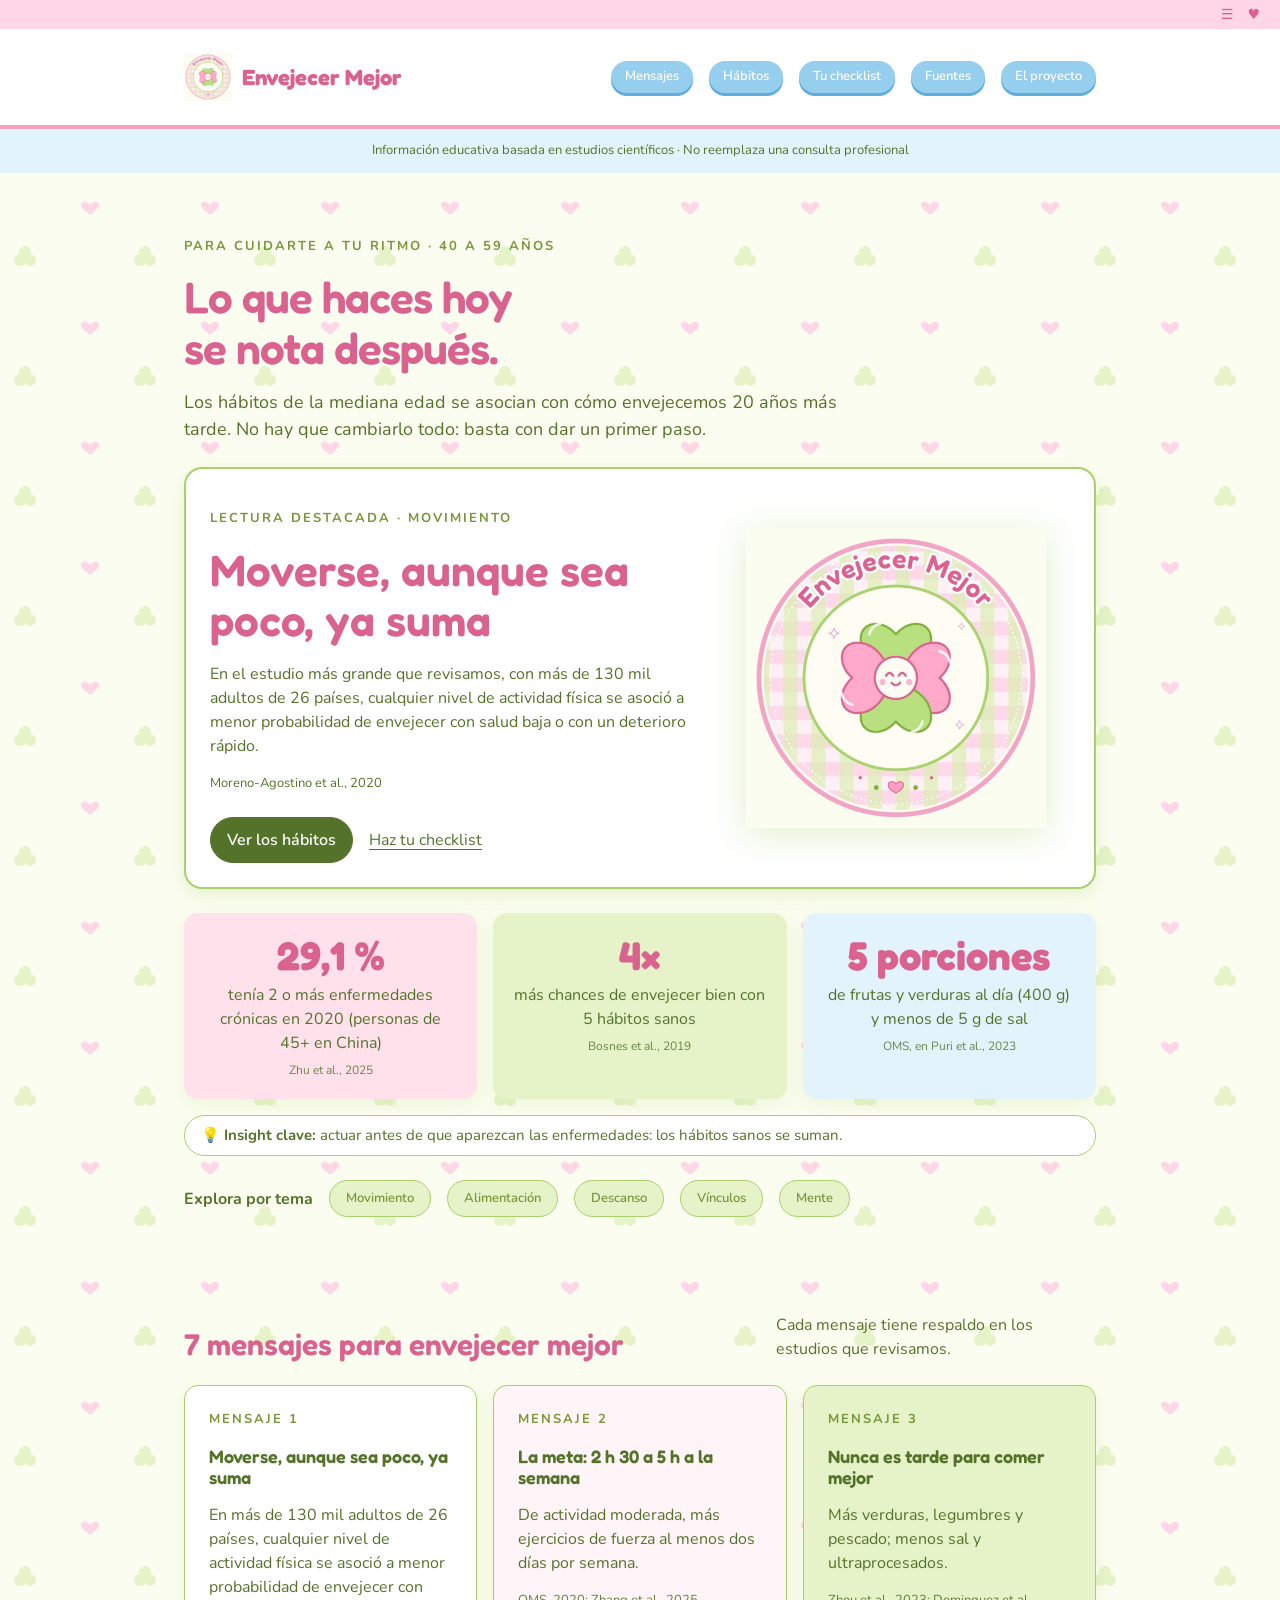
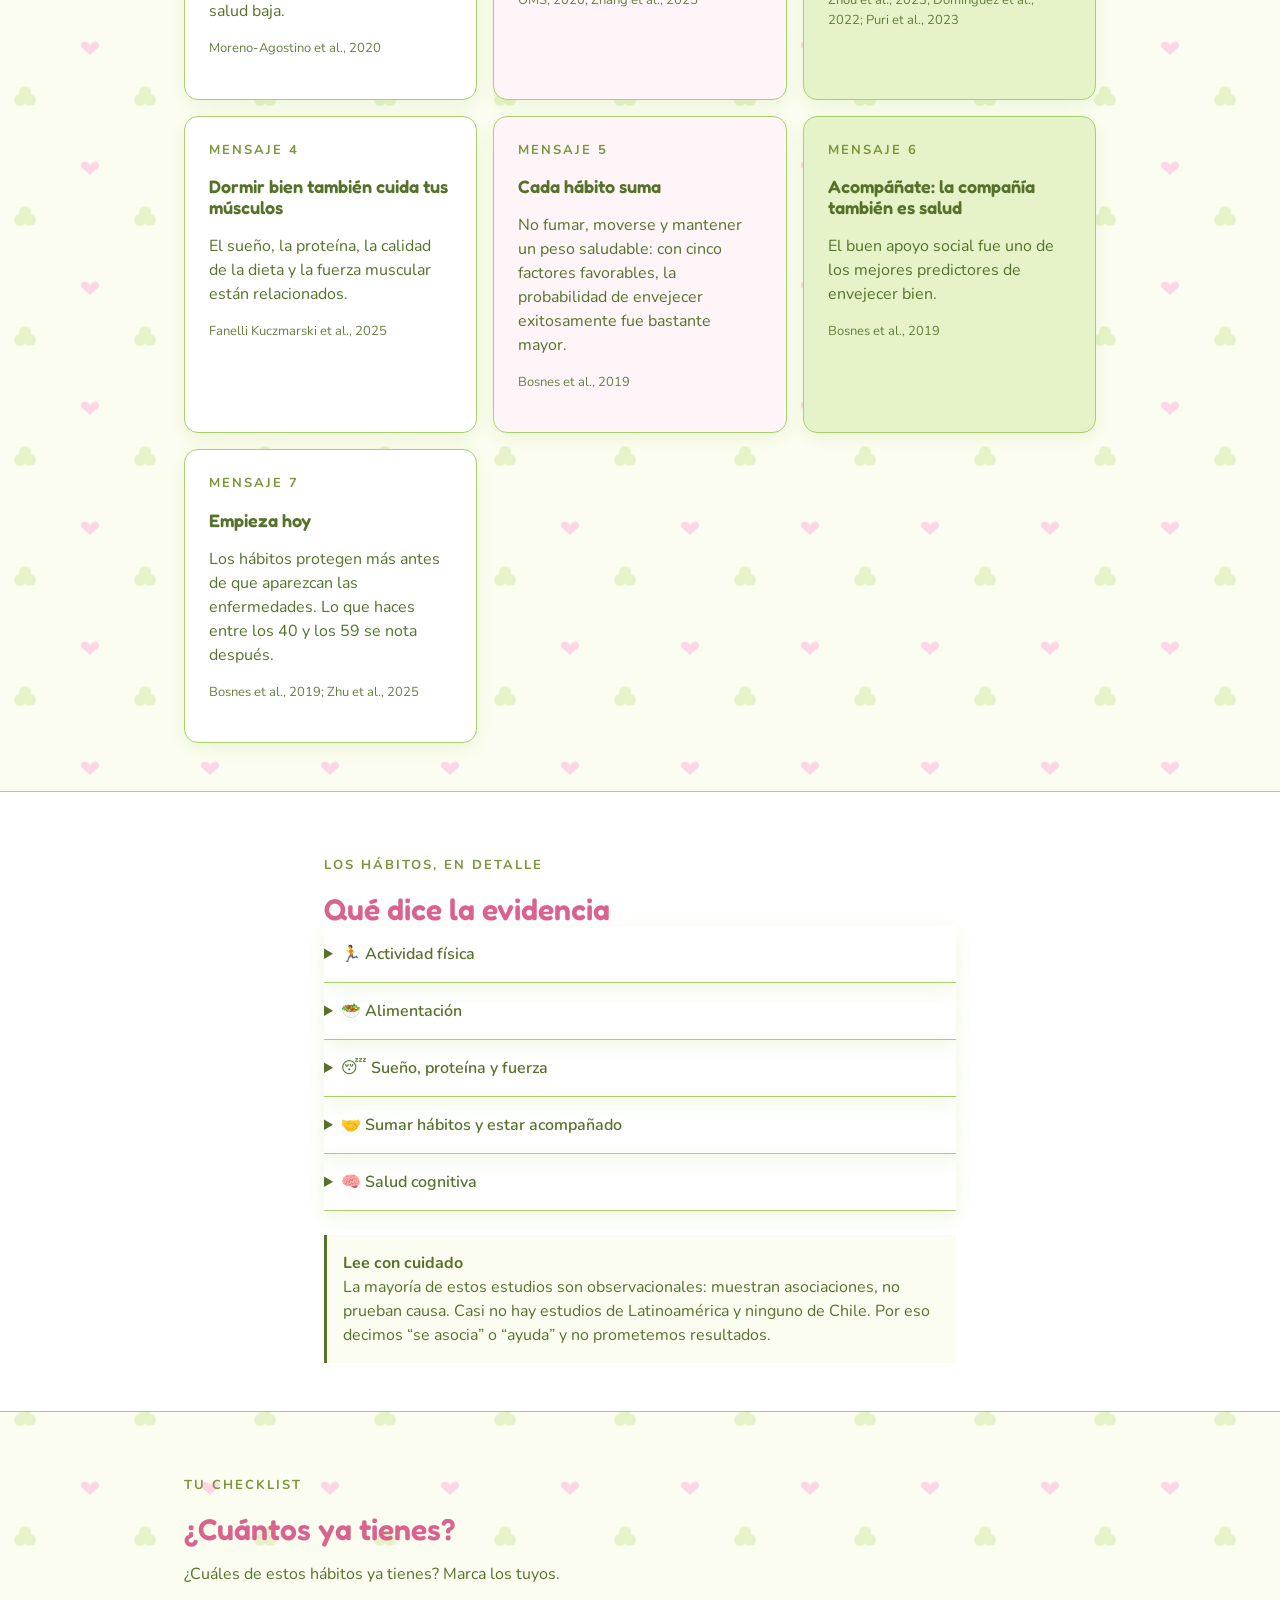
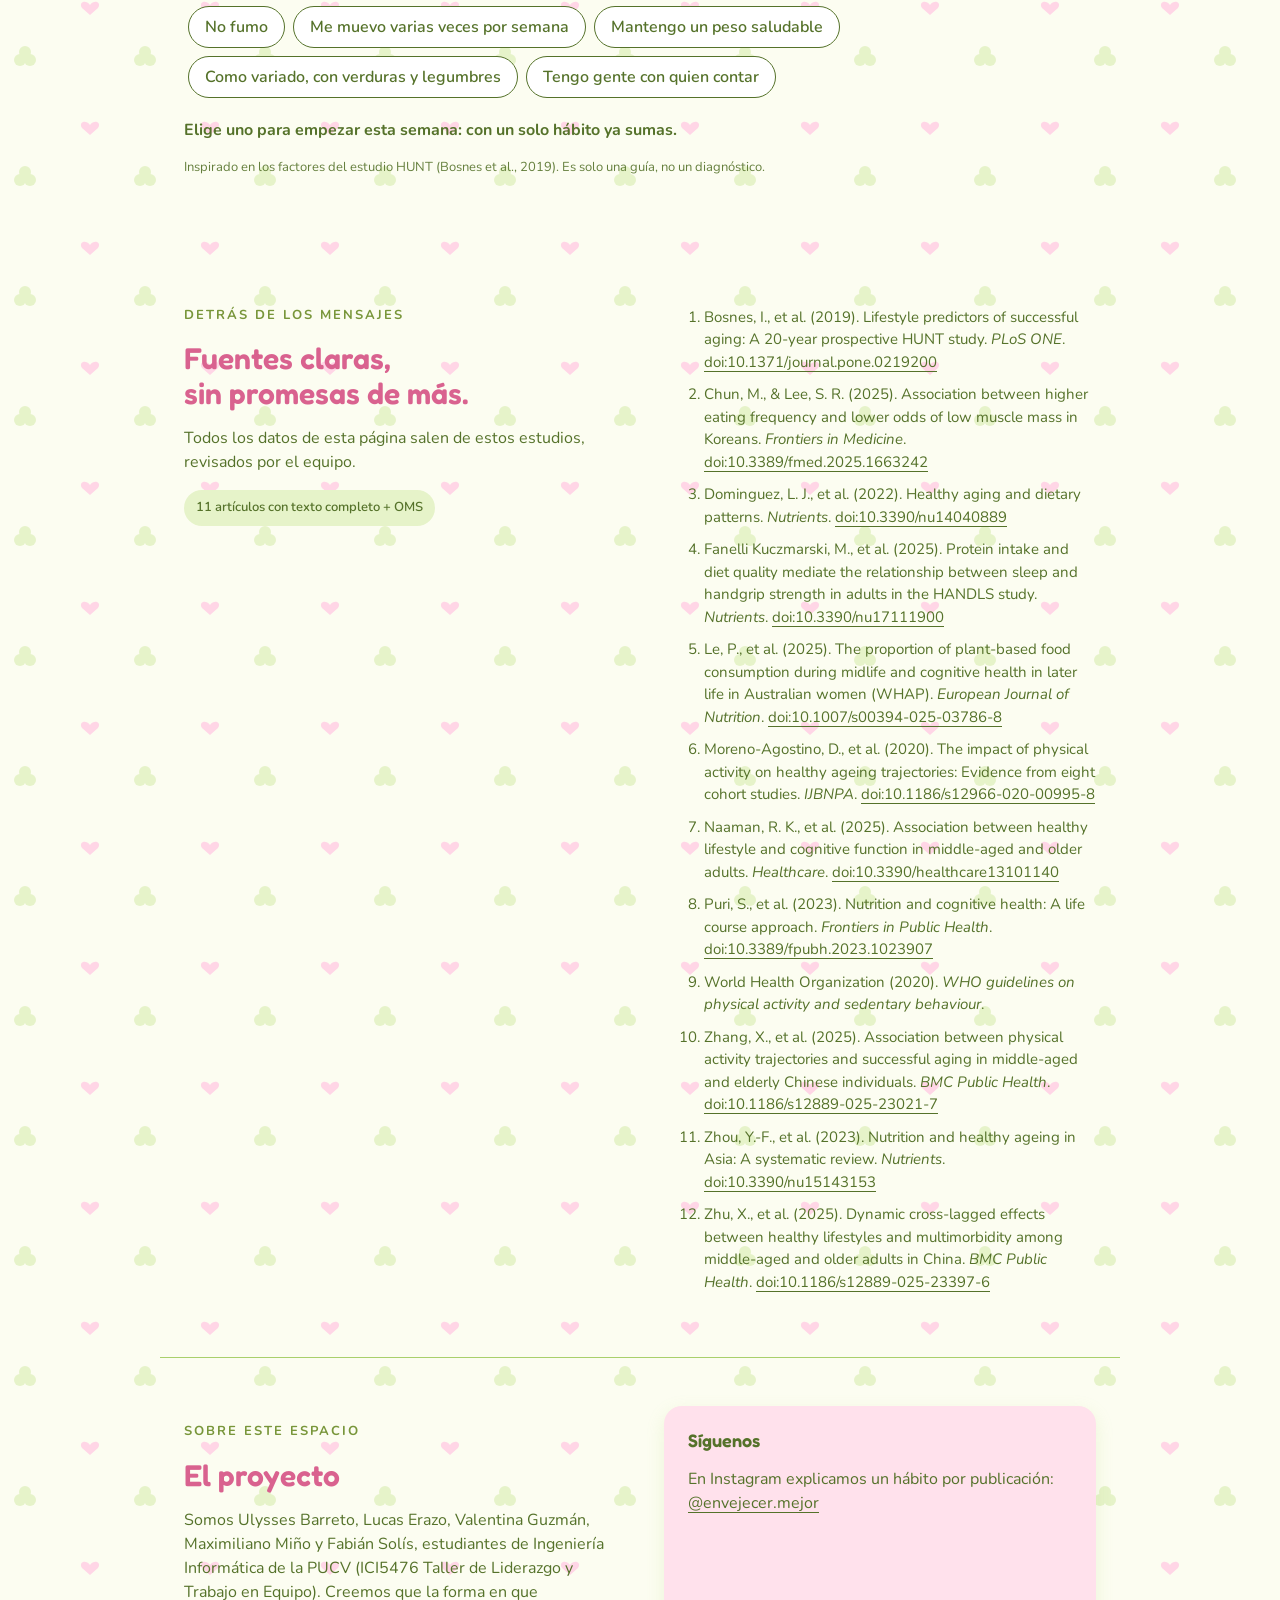
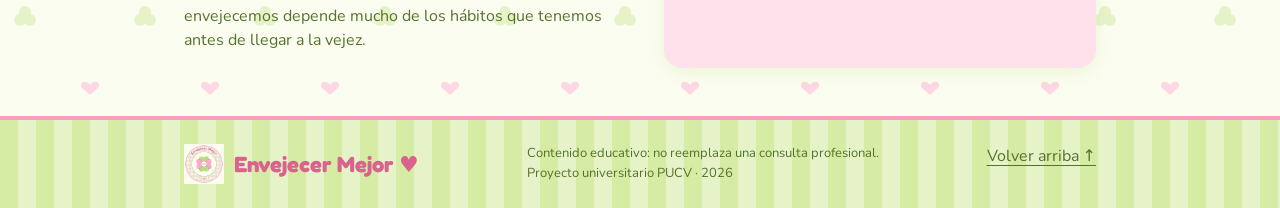
==== commit 7a050fbc: "Adopta diseño del ppt y agrega logo" ====
--- a/docs/index.html
+++ b/docs/index.html
@@ -1,14 +1,14 @@
 <!doctype html><html lang="es"><head><meta charset="utf-8"><meta name="viewport" content="width=device-width,initial-scale=1">
 <title>Envejecer mejor · Hábitos para llegar sano a la tercera edad</title>
 <meta name="description" content="Hábitos respaldados por evidencia científica para personas de 40 a 59 años.">
-<link rel="stylesheet" href="envejecer-mejor.css"><link rel="stylesheet" href="site.css"></head>
+<link rel="stylesheet" href="envejecer-mejor.css"><link rel="stylesheet" href="site.css"><link rel="icon" href="favicon.png"></head>
 <body><a class="skip" href="#contenido">Saltar al contenido</a>
-<header><div class="wrap bar"><a class="brand" href="#inicio">envejecer mejor</a><nav aria-label="Navegación principal"><a href="#mensajes">Mensajes</a><a href="#habitos">Hábitos</a><a href="#checklist">Tu checklist</a><a href="#evidencia">Fuentes</a><a href="#proyecto">El proyecto</a></nav></div></header>
+<div class="topbar"><span>☰</span><span>♥</span></div><header><div class="wrap bar"><a class="brand" href="#inicio"><img src="logo.png" alt="" width="48" height="48">Envejecer Mejor</a><nav aria-label="Navegación principal"><a href="#mensajes">Mensajes</a><a href="#habitos">Hábitos</a><a href="#checklist">Tu checklist</a><a href="#evidencia">Fuentes</a><a href="#proyecto">El proyecto</a></nav></div></header>
 <div class="notice">Información educativa basada en estudios científicos · No reemplaza una consulta profesional</div>
 <main id="contenido">
 <section class="wrap section" id="inicio"><div class="intro"><p class="eyebrow">Para cuidarte a tu ritmo · 40 a 59 años</p><h1>Lo que haces hoy<br>se nota después.</h1><p>Los hábitos de la mediana edad se asocian con cómo envejecemos 20 años más tarde. No hay que cambiarlo todo: basta con dar un primer paso.</p></div>
-<article class="featured"><div><p class="eyebrow">Lectura destacada · Movimiento</p><h2>Moverse, aunque sea poco, ya suma</h2><p>En el estudio más grande que revisamos, con más de 130 mil adultos de 26 países, cualquier nivel de actividad física se asoció a menor probabilidad de envejecer con salud baja o con un deterioro rápido.</p><p class="meta">Moreno-Agostino et al., 2020</p><div class="actions"><a class="button" href="#habitos">Ver los hábitos</a><a href="#checklist">Haz tu checklist</a></div></div><div class="garden"><svg viewBox="0 0 320 270" aria-hidden="true"><ellipse cx="160" cy="246" rx="120" ry="12" fill="#fff5f9"/><circle cx="244" cy="54" r="27" fill="#fcfdf1"/><path d="M160 194V66" fill="none" stroke="#55722a" stroke-width="5" stroke-linecap="round"/><path d="M160 145C79 148 66 89 85 77C145 73 164 113 160 145Z" fill="#a9d06c"/><path d="M161 114C219 120 260 69 241 48C187 44 154 79 161 114Z" fill="#e6f3c9"/><path d="M160 78C124 56 125 20 143 12C177 26 182 51 160 78Z" fill="#55722a"/><path d="M160 141L96 91M162 110L228 62" fill="none" stroke="#55722a" stroke-width="2"/><path d="M112 180H209L196 243H126Z" fill="#ffffff" stroke="#55722a" stroke-width="2"/><rect x="106" y="173" width="109" height="17" rx="8" fill="#fcfdf1" stroke="#55722a" stroke-width="2"/></svg></div></article>
-<nav class="topics" aria-label="Temas"><b>Explora por tema</b><a href="#h-mov">Movimiento</a><a href="#h-ali">Alimentación</a><a href="#h-sue">Descanso</a><a href="#h-vin">Vínculos</a><a href="#h-cog">Mente</a></nav></section>
+<article class="featured"><div><p class="eyebrow">Lectura destacada · Movimiento</p><h2>Moverse, aunque sea poco, ya suma</h2><p>En el estudio más grande que revisamos, con más de 130 mil adultos de 26 países, cualquier nivel de actividad física se asoció a menor probabilidad de envejecer con salud baja o con un deterioro rápido.</p><p class="meta">Moreno-Agostino et al., 2020</p><div class="actions"><a class="button" href="#habitos">Ver los hábitos</a><a href="#checklist">Haz tu checklist</a></div></div><div class="garden logo-hero"><img src="logo.png" alt="Logo de Envejecer Mejor"></div></article>
+<div class="stats"><div class="stat s1"><b>29,1&nbsp;%</b><span>tenía 2 o más enfermedades crónicas en 2020 (personas de 45+ en China)</span><small>Zhu et al., 2025</small></div><div class="stat s2"><b>4×</b><span>más chances de envejecer bien con 5 hábitos sanos</span><small>Bosnes et al., 2019</small></div><div class="stat s3"><b>5 porciones</b><span>de frutas y verduras al día (400 g) y menos de 5 g de sal</span><small>OMS, en Puri et al., 2023</small></div></div><p class="insight">💡 <b>Insight clave:</b> actuar antes de que aparezcan las enfermedades: los hábitos sanos se suman.</p><nav class="topics" aria-label="Temas"><b>Explora por tema</b><a href="#h-mov">Movimiento</a><a href="#h-ali">Alimentación</a><a href="#h-sue">Descanso</a><a href="#h-vin">Vínculos</a><a href="#h-cog">Mente</a></nav></section>
 <section class="wrap section" id="mensajes"><div class="section-head"><h2>7 mensajes para envejecer mejor</h2><p>Cada mensaje tiene respaldo en los estudios que revisamos.</p></div><div class="grid4"><article class="card"><p class="eyebrow">Mensaje 1</p><h3>Moverse, aunque sea poco, ya suma</h3><p>En más de 130 mil adultos de 26 países, cualquier nivel de actividad física se asoció a menor probabilidad de envejecer con salud baja.</p><p class="fuente">Moreno-Agostino et al., 2020</p></article><article class="card"><p class="eyebrow">Mensaje 2</p><h3>La meta: 2 h 30 a 5 h a la semana</h3><p>De actividad moderada, más ejercicios de fuerza al menos dos días por semana.</p><p class="fuente">OMS, 2020; Zhang et al., 2025</p></article><article class="card"><p class="eyebrow">Mensaje 3</p><h3>Nunca es tarde para comer mejor</h3><p>Más verduras, legumbres y pescado; menos sal y ultraprocesados.</p><p class="fuente">Zhou et al., 2023; Dominguez et al., 2022; Puri et al., 2023</p></article><article class="card"><p class="eyebrow">Mensaje 4</p><h3>Dormir bien también cuida tus músculos</h3><p>El sueño, la proteína, la calidad de la dieta y la fuerza muscular están relacionados.</p><p class="fuente">Fanelli Kuczmarski et al., 2025</p></article><article class="card"><p class="eyebrow">Mensaje 5</p><h3>Cada hábito suma</h3><p>No fumar, moverse y mantener un peso saludable: con cinco factores favorables, la probabilidad de envejecer exitosamente fue bastante mayor.</p><p class="fuente">Bosnes et al., 2019</p></article><article class="card"><p class="eyebrow">Mensaje 6</p><h3>Acompáñate: la compañía también es salud</h3><p>El buen apoyo social fue uno de los mejores predictores de envejecer bien.</p><p class="fuente">Bosnes et al., 2019</p></article><article class="card"><p class="eyebrow">Mensaje 7</p><h3>Empieza hoy</h3><p>Los hábitos protegen más antes de que aparezcan las enfermedades. Lo que haces entre los 40 y los 59 se nota después.</p><p class="fuente">Bosnes et al., 2019; Zhu et al., 2025</p></article></div></section>
 <section class="preview" id="habitos"><div class="wrap section reading"><p class="eyebrow">Los hábitos, en detalle</p><h2>Qué dice la evidencia</h2><details id="h-mov"><summary>🏃 Actividad física</summary>
 <p>Es el hábito con la evidencia más consistente. En el estudio más grande que revisamos, cualquier nivel de actividad se asoció a menor probabilidad de envejecer con salud baja o con un deterioro rápido, comparado con personas inactivas. Algo es mejor que nada.</p>
@@ -53,5 +53,5 @@
 <li>Zhu, X., et al. (2025). Dynamic cross-lagged effects between healthy lifestyles and multimorbidity among middle-aged and older adults in China. <em>BMC Public Health</em>. <a href="https://doi.org/10.1186/s12889-025-23397-6">doi:10.1186/s12889-025-23397-6</a></li>
 </ol></div></section>
 <section class="wrap section project" id="proyecto"><div><p class="eyebrow">Sobre este espacio</p><h2>El proyecto</h2><p>Somos Ulysses Barreto, Lucas Erazo, Valentina Guzmán, Maximiliano Miño y Fabián Solís, estudiantes de Ingeniería Informática de la PUCV (ICI5476 Taller de Liderazgo y Trabajo en Equipo). Creemos que la forma en que envejecemos depende mucho de los hábitos que tenemos antes de llegar a la vejez.</p></div><aside class="survey"><h3>Síguenos</h3><p>En Instagram explicamos un hábito por publicación: <a href="https://www.instagram.com/envejecer.mejor">@envejecer.mejor</a></p></aside></section>
-</main><footer class="end"><div class="wrap"><span class="brand">envejecer mejor</span><p>Contenido educativo: no reemplaza una consulta profesional.<br>Proyecto universitario PUCV · 2026</p><a href="#inicio">Volver arriba ↑</a></div></footer>
+</main><footer class="end"><div class="wrap"><span class="brand"><img src="logo.png" alt="" width="40" height="40">Envejecer Mejor ♥</span><p>Contenido educativo: no reemplaza una consulta profesional.<br>Proyecto universitario PUCV · 2026</p><a href="#inicio">Volver arriba ↑</a></div></footer>
 <script src="app.js"></script></body></html>
--- a/docs/site.css
+++ b/docs/site.css
@@ -2,3 +2,21 @@
 :root{--ink:#55722a;--paper:#fcfdf1;--pink:#fff5f9;--rose:#ffe1ec;--green:#e6f3c9;--blue:#e3f3fb;--white:#ffffff;--line:#a9d06c}*{box-sizing:border-box}body{margin:0;background:var(--paper);color:var(--ink);font:16px/1.5 var(--em-font-body)}a{color:inherit;text-underline-offset:4px}a:focus-visible,summary:focus-visible{outline:3px solid var(--ink);outline-offset:4px}.skip{position:absolute;left:16px;top:-100px;background:var(--white);padding:16px}.skip:focus{top:16px}.wrap{max-width:960px;margin:auto;padding:0 24px}header{background:var(--white);border-bottom:1px solid var(--line)}.bar,nav,.actions,.topics{display:flex;align-items:center;flex-wrap:wrap;gap:16px}.bar{justify-content:space-between;padding-top:24px;padding-bottom:24px}.brand{font-size:18px;font-weight:700;text-decoration:none}nav a{font-size:13px;font-weight:600}.notice{background:var(--blue);padding:12px 24px;text-align:center;font-size:13px}h1,h2,h3{line-height:1.15;margin:0;font-weight:600}h1{font-size:clamp(30px,5vw,44px);letter-spacing:-1px}h2{font-size:30px}h3{font-size:18px}p{margin:16px 0}.eyebrow{font-size:13px;text-transform:uppercase;letter-spacing:2px;font-weight:700}.section{padding-top:48px;padding-bottom:48px}.intro{max-width:680px}.intro>p:last-child{font-size:18px}.featured{display:grid;grid-template-columns:1.4fr 1fr;gap:24px;background:var(--pink);border-radius:18px;padding:24px;margin-top:24px;align-items:center}.featured h2{font-size:clamp(26px,4vw,44px)}.garden{background:var(--rose);border-radius:999px 999px 18px 18px;padding:24px}.garden svg{display:block;width:100%;height:auto}.button{display:inline-block;background:var(--ink);color:var(--white);border:1px solid var(--ink);border-radius:999px;padding:10px 16px;font:600 16px/1.5 var(--em-font-body);text-decoration:none}.actions{margin-top:24px}.note,.meta{font-size:13px}.topics{margin-top:24px}.topics a{background:var(--white);border:1px solid var(--ink);border-radius:999px;padding:8px 16px}.section-head{display:flex;align-items:end;justify-content:space-between;gap:24px;margin-bottom:24px}.section-head p{max-width:320px;margin:0}.grid{display:grid;grid-template-columns:repeat(3,minmax(0,1fr));gap:16px}.card{background:var(--white);border-radius:14px;padding:24px;border:1px solid var(--line)}.card:nth-child(2){background:var(--pink)}.card:nth-child(3){background:var(--green)}.card .eyebrow{margin-top:0}.preview{background:var(--white);border-top:1px solid var(--line);border-bottom:1px solid var(--line)}.reading{max-width:680px}.label{display:inline-block;background:var(--blue);padding:8px 12px;border-radius:8px;font-size:13px;font-weight:600}.reading h3{margin-top:24px}.callout{background:var(--paper);border-left:3px solid var(--ink);padding:16px;margin-top:24px}.callout p{margin:0}.discussion{border-top:1px solid var(--line);margin-top:48px;padding-top:24px}.comments{list-style:none;padding:0;margin:24px 0}.comment{background:var(--pink);padding:16px;border-radius:14px;margin-top:16px}.comment:nth-child(2){background:var(--green)}.comment p{margin-bottom:0}.comment h3{margin-top:0}.comment-form{background:var(--paper);padding:24px;border-radius:14px}fieldset{border:0;margin:0;padding:0;min-width:0}legend{font-size:18px;font-weight:600;padding:0}label{display:block;margin:16px 0 8px;font-weight:600}input,textarea{width:100%;min-width:0;background:var(--white);color:var(--ink);border:1px solid var(--ink);border-radius:8px;padding:12px;font:16px/1.5 var(--em-font-body)}textarea{resize:none}input:disabled,textarea:disabled,button:disabled{opacity:1;-webkit-text-fill-color:currentColor;cursor:not-allowed}.comment-form button{margin-top:16px}.evidence-layout,.project{display:grid;grid-template-columns:1fr 1fr;gap:48px}.tag{display:inline-block;background:var(--green);border-radius:999px;padding:8px 12px;font-size:13px;font-weight:600}details{border-bottom:1px solid var(--line);padding:16px 0}summary{cursor:pointer;font-weight:600}.project{border-top:1px solid var(--line)}.survey{background:var(--rose);border-radius:18px;padding:24px}.end{background:var(--green);padding:24px 0}.end .wrap{display:flex;justify-content:space-between;gap:24px;flex-wrap:wrap}.end p{margin:0;font-size:13px}section,article,aside{scroll-margin-top:24px}@media(max-width:680px){.wrap{padding-left:18px;padding-right:18px}.bar{align-items:start;flex-direction:column}.featured,.grid,.evidence-layout,.project{grid-template-columns:1fr;gap:24px}.garden{max-width:280px;width:100%;margin:auto}.section{padding-top:24px;padding-bottom:24px}.section-head{display:block}.section-head p{margin-top:16px}.featured,.card,.comment-form{padding:16px}.end .wrap{flex-direction:column}}
 
 h1,h2,h3,.brand{font-family:var(--em-font-head)}h2,h1{color:var(--em-pink-600)}.fuente{font-size:13px;opacity:.9}.quiz button{font:600 16px/1.5 var(--em-font-body);padding:8px 16px;margin:4px;border-radius:999px;border:1px solid var(--ink);background:var(--white);color:var(--ink);cursor:pointer}.quiz button.sel{background:var(--ink);color:var(--white)}#res{font-weight:700}ol.refs li{margin-bottom:10px;font-size:15px}.grid4{display:grid;grid-template-columns:repeat(auto-fit,minmax(240px,1fr));gap:16px}.grid4 .card:nth-child(3n+2){background:var(--pink)}.grid4 .card:nth-child(3n){background:var(--green)}
+
+body{background:var(--em-green-50) url("data:image/svg+xml,%3Csvg xmlns='http://www.w3.org/2000/svg' width='120' height='120'%3E%3Cg fill='%23e6f3c9'%3E%3Ccircle cx='20' cy='20' r='6'/%3E%3Ccircle cx='30' cy='20' r='6'/%3E%3Ccircle cx='25' cy='12' r='6'/%3E%3C/g%3E%3Cpath d='M90 85c-4-6-12-3-8 3l8 7 8-7c4-6-4-9-8-3z' fill='%23ffd6e6'/%3E%3C/svg%3E")}
+.topbar{background:var(--em-pink-200);display:flex;justify-content:flex-end;gap:14px;padding:4px 20px;color:var(--em-pink-600);font-size:14px}
+header{border-bottom:4px solid var(--em-pink-300)}
+.brand{display:inline-flex;align-items:center;gap:10px;color:var(--em-pink-600);font-size:22px}
+nav a{background:var(--em-blue-300);color:#fff;border-radius:999px;padding:6px 14px;text-decoration:none;box-shadow:0 3px 0 var(--em-blue-500)}nav a:hover{background:var(--em-blue-500)}
+.topics a{background:var(--em-green-100)}
+.logo-hero{background:none;border-radius:50%}.logo-hero img{width:100%;max-width:300px;display:block;margin:auto;filter:drop-shadow(0 6px 18px rgba(169,208,108,.35))}
+.featured{background:var(--white);border:2px solid var(--em-green-400);box-shadow:0 6px 18px rgba(169,208,108,.25)}
+.card,.stat,.survey,details{box-shadow:0 6px 18px rgba(169,208,108,.18)}
+.eyebrow{color:var(--em-green-800)}
+.stats{display:grid;grid-template-columns:repeat(3,1fr);gap:16px;margin-top:24px}
+.stat{border-radius:14px;padding:20px;text-align:center;display:flex;flex-direction:column;gap:6px}.stat b{font-family:var(--em-font-head);font-size:40px;color:var(--em-pink-600);line-height:1.1}.stat small{font-size:12px;opacity:.85}
+.s1{background:var(--em-pink-100)}.s2{background:var(--em-green-100)}.s3{background:var(--em-blue-100)}
+.insight{border:1px solid var(--em-green-400);border-radius:999px;padding:8px 16px;background:var(--white);font-size:15px}
+.end{background:repeating-linear-gradient(90deg,var(--em-green-200) 0 18px,var(--em-green-100) 18px 36px);border-top:4px solid var(--em-pink-300)}
+@media(max-width:680px){.stats{grid-template-columns:1fr}nav a{font-size:12px;padding:5px 10px}}
+.topics a{color:var(--em-green-800);box-shadow:none;border:1px solid var(--em-green-400)}.logo-hero,.garden.logo-hero{background:transparent!important;box-shadow:none!important;border:0!important}
